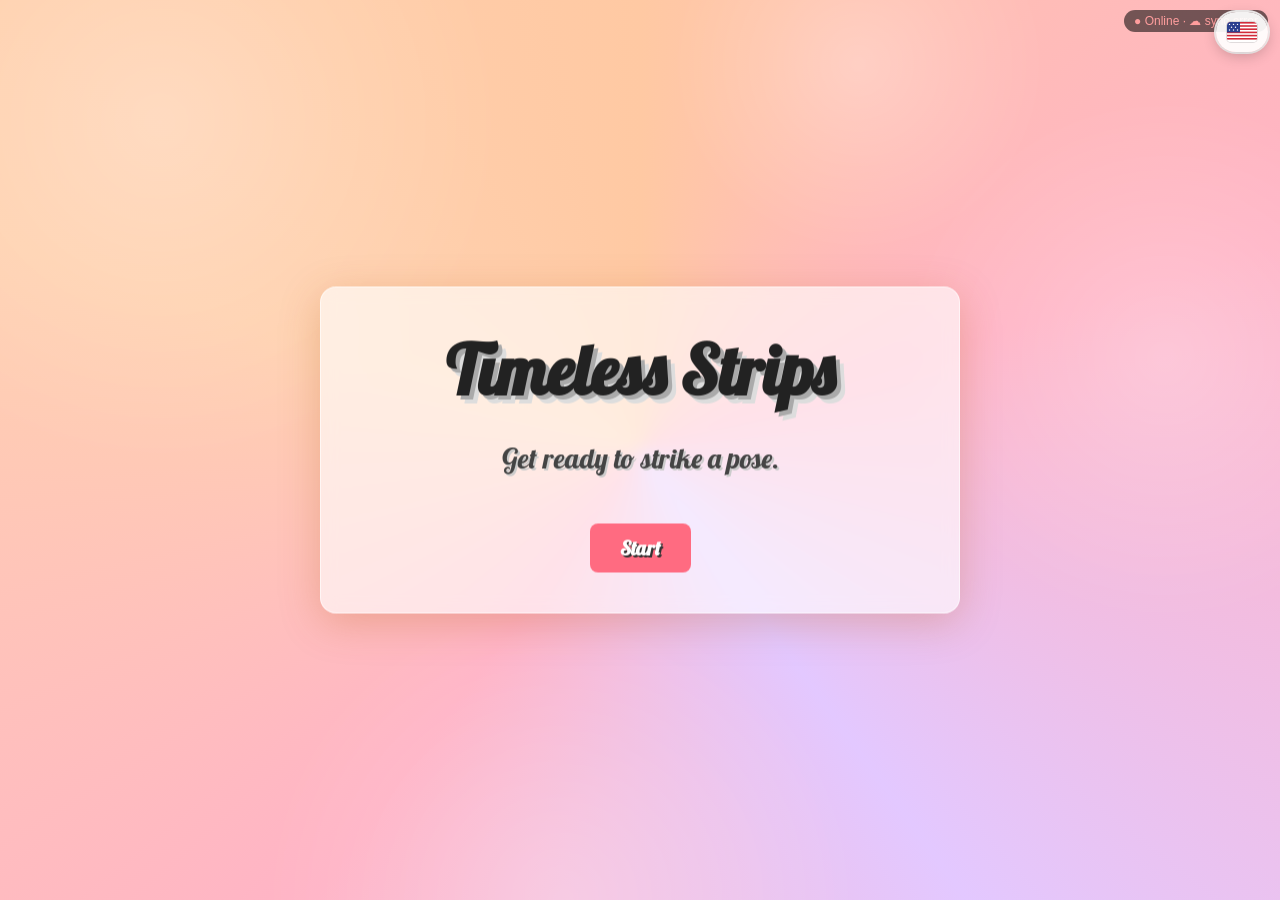
==== index.html @ 45577727 "Add admin login, real-time sync, bunny filters, new design" ====
<!DOCTYPE html>
<html lang="en">
<head>
  <meta charset="UTF-8">
  <meta name="viewport" content="width=device-width, initial-scale=1">
  <title>Timeless Strips</title>
  <link rel="icon" type="image/png" sizes="64x64" href="[data-uri]">
  <link rel="apple-touch-icon" href="[data-uri]">
  <link rel="preconnect" href="https://fonts.googleapis.com">
  <link rel="preconnect" href="https://fonts.gstatic.com" crossorigin>
  <link rel="stylesheet" href="https://fonts.googleapis.com/css2?family=Lobster&display=swap">
  <link rel="stylesheet" href="style.css">
  <link rel="stylesheet" href="ui.css">
</head>
<body>

  <!-- Animated home background -->
  <div id="bg-anim" aria-hidden="true">
    <div class="bg-flare f1"></div>
    <div class="bg-flare f2"></div>
    <div class="bg-flare f3"></div>
    <div class="bg-flare f4"></div>

    <!-- Roaming icons (delete a block to remove an icon) -->
    <div class="roam-x" style="--size:clamp(150px,24vw,280px); --x0:4vw;  --x1:calc(96vw - var(--size)); --dx:38s; --delay:-8s">
      <div class="roam-y" style="--y0:10vh; --y1:calc(96vh - var(--size)); --dy:29s; --delay:-3s">
        <img class="roam-icon hero" data-icon="selfie" alt="">
      </div>
    </div>
    <div class="roam-x" style="--size:clamp(100px,16vw,190px); --x0:calc(96vw - var(--size)); --x1:6vw; --dx:31s; --delay:-14s">
      <div class="roam-y" style="--y0:60vh; --y1:calc(94vh - var(--size)); --dy:43s; --delay:-20s">
        <img class="roam-icon" data-icon="stick" alt="">
      </div>
    </div>
    <div class="roam-x" style="--size:clamp(90px,13vw,160px); --x0:10vw; --x1:calc(90vw - var(--size)); --dx:45s; --delay:-25s">
      <div class="roam-y" style="--y0:calc(94vh - var(--size)); --y1:6vh; --dy:33s; --delay:-9s">
        <img class="roam-icon" data-icon="booth" alt="">
      </div>
    </div>
    <div class="roam-x" style="--size:clamp(70px,10vw,120px); --x0:calc(80vw - var(--size)); --x1:2vw; --dx:36s; --delay:-30s">
      <div class="roam-y" style="--y0:4vh; --y1:calc(90vh - var(--size)); --dy:41s; --delay:-15s">
        <img class="roam-icon" data-icon="strip" alt="">
      </div>
    </div>

    <!-- More roaming icons (hidden on small phones) -->
    <div class="roam-x extra" style="--size:clamp(70px,10vw,120px); --x0:calc(94vw - var(--size)); --x1:30vw; --dx:41s; --delay:-5s">
      <div class="roam-y" style="--y0:calc(90vh - var(--size)); --y1:12vh; --dy:35s; --delay:-18s">
        <img class="roam-icon" data-icon="camera" alt="">
      </div>
    </div>
    <div class="roam-x extra" style="--size:clamp(80px,12vw,150px); --x0:2vw; --x1:calc(60vw - var(--size)); --dx:47s; --delay:-22s">
      <div class="roam-y" style="--y0:35vh; --y1:calc(96vh - var(--size)); --dy:39s; --delay:-27s">
        <img class="roam-icon" data-icon="circle" alt="">
      </div>
    </div>
    <div class="roam-x extra" style="--size:clamp(90px,13vw,160px); --x0:40vw; --x1:calc(96vw - var(--size)); --dx:33s; --delay:-11s">
      <div class="roam-y" style="--y0:5vh; --y1:calc(70vh - var(--size)); --dy:46s; --delay:-7s">
        <img class="roam-icon" data-icon="boothpink" alt="">
      </div>
    </div>

    <div id="bg-sparkles"></div>
  </div>

  <!-- ============ 1. WELCOME ============ -->
  <a id="admin-link" hidden></a>

  <div id="welcome-screen">
    <h1>Timeless Strips</h1>
    <p data-i18n="welcome.tag">Get ready to strike a pose.</p>
    <button id="start-btn" data-i18n="welcome.start">Start</button>
  </div>

  <!-- Template picker (between Start and Camera) -->
  <div id="template-screen" class="hidden">
    <h1 data-i18n="tmpl.title">Choose your template</h1>
    <div id="template-list"></div>
    <button id="template-confirm" disabled data-i18n="tmpl.continue">Continue</button>
  </div>

  <!-- ============ 2. CAMERA ============ -->
  <div id="booth-screen" class="hidden">
    <h1 class="brand" data-i18n="booth.title">Timeless Strips</h1>
    <p id="template-label"></p>
    <div id="video-wrap">
      <video id="camera" autoplay playsinline muted></video>
      <canvas id="ar-canvas"></canvas>
      <div id="countdown"></div>
      <div id="flash"></div>
    </div>
    <canvas id="canvas" class="hidden"></canvas>
    <canvas id="strip-canvas" class="hidden"></canvas>

    <div id="ar-bar" aria-label="Face filters"></div>
    <p id="ar-status" class="edit-hint"></p>

    <br>
    <button id="strip-btn">🎞️ Capture Strip (4 Photos)</button>
    <button id="change-template-btn" data-i18n="btn.change">🖼️ Change Template</button>
    <button id="gallery-btn" data-i18n="btn.gallery">🗂️ Gallery</button>
  </div>

  <!-- ============ 3. EDITING ============ -->
  <div id="edit-screen" class="hidden">
    <h1 data-i18n="edit.title">Edit your strip</h1>
    <div class="edit-actions">
      <button id="edit-reset-btn" data-i18n="edit.reset">↩️ Reset</button>
      <button id="edit-autocrop-btn" data-i18n="edit.autocrop">🧠 Auto-crop faces</button>
      <button id="edit-retake-btn" data-i18n="edit.retake">🔁 Retake</button>
      <button id="edit-finalize-btn" data-i18n="edit.finalize">✅ Finalize Strip</button>
    </div>

    <div class="edit-layout">
      <div class="edit-main">
        <p class="edit-hint">Drag a photo to move it &bull; corner dots, scroll, or pinch to zoom</p>
        <div id="edit-wrap"><div id="edit-stage"></div></div>
      </div>

      <aside class="edit-panel">
        <h3>🎨 Filters</h3>
        <div id="filter-list"></div>

        <h3>✨ Stickers</h3>
        <p class="edit-hint">Tap a sticker to add it. Drag to move, use the corner dot to resize and rotate, ✕ to remove.</p>
        <div id="sticker-list"></div>
      </aside>
    </div>
  </div>

  <!-- ============ 4. RESULT ============ -->
  <div id="result-screen" class="hidden">
    <h1 data-i18n="result.title">Your Strip</h1>

    <div id="result-preview">
      <img id="final-strip" alt="Your photo strip" class="hidden">
      <p id="result-empty" class="muted hidden" data-i18n="result.empty">No strip selected yet. Take one, or pick one from the gallery below.</p>
    </div>

    <div class="result-actions">
      <button id="print-btn" data-i18n="btn.print">🖨️ Print</button>
      <button id="download-btn" data-i18n="btn.save">💾 Save</button>
      <button id="share-btn" data-i18n="btn.share">📤 Share</button>
      <button id="qr-btn" data-i18n="btn.phone">📱 Phone</button>
    </div>
    <div id="print-settings">
      <label data-i18n="print.paper">Paper
        <select id="print-layout">
          <option value="single">2×6 in strip</option>
          <option value="twoup">4×6 in — 2 strips side by side</option>
        </select>
      </label>
      <label data-i18n="print.copies">Copies
        <input id="print-copies" type="number" min="1" max="10" value="1">
      </label>
      <label class="print-check" data-i18n="print.auto"><input id="print-auto" type="checkbox"> Print automatically after each strip</label>
      <p class="edit-hint">For instant, no-dialog printing set your booth printer as the default and launch the browser with <code>--kiosk-printing</code>.</p>
    </div>

    <div class="result-actions">
      <button id="edit-again-btn" data-i18n="btn.editagain">✏️ Edit Again</button>
      <button id="new-strip-btn" data-i18n="btn.new">📸 New Strip</button>
      <button id="home-btn" data-i18n="btn.home">🏠 Home</button>
    </div>

    <h2 class="gallery-title" data-i18n="gallery.title">🖼️ Gallery of past strips</h2>
    <div id="gallery"></div>
  </div>

  <dialog id="qr-dlg" aria-labelledby="qr-title">
    <button id="qr-close" class="qr-x" type="button" aria-label="Close">✕</button>
    <h3 id="qr-title" data-i18n="qr.title">Get it on your phone</h3>
    <p class="qr-sub" data-i18n="qr.sub">Point your phone camera at the code</p>
    <div id="qr-box"></div>
    <p id="qr-msg"></p>
    <div id="qr-share" class="hidden">
      <p class="qr-share-h" data-i18n="qr.share">Or share the link</p>
      <div id="qr-social" class="social-row"></div>
      <p class="qr-note" data-i18n="qr.note">Anyone with this link can see the strip.</p>
    </div>
  </dialog>

  <div id="net-badge" class="net-online" title="Connection / cloud sync status">● Online</div>
  <div id="app-toast" role="status"></div>

  <script src="i18n.js"></script>
  <script src="fx.js"></script>
  <script src="qr.js"></script>
  <script src="share-ui.js"></script>
  <script src="cloud-config.js"></script>
  <script src="icons.js"></script>
  <script src="templates-store.js"></script>
  <script src="face-engine.js"></script>
  <script src="script.js"></script>

  
</body>
</html>
---- style.css ----
/* Import Google Font */
@import url('https://fonts.googleapis.com/css2?family=Lobster&display=swap');

body {
  text-align: center;
  background:beige;
  color:#222;
  font-family: sans-serif;
}

.hidden {
  display: none !important;
}

/* Welcome screen */
#welcome-screen {
  position: fixed;
  top: 50%;
  left: 50%;
  transform: translate(-50%, -50%);
  width: min(88vw, 640px);
  box-sizing: border-box;
  background: rgba(255, 255, 255, 0.62);
  backdrop-filter: blur(8px);
  -webkit-backdrop-filter: blur(8px);
  border: 1px solid rgba(255, 255, 255, 0.6);
  box-shadow: 0 10px 40px rgba(180, 80, 0, 0.25);
  padding: 40px 30px;
  border-radius: 16px;
  text-align: center;
}

#welcome-screen h1 {
  font-family: 'Lobster', cursive;
  font-size: clamp(42px, 10vw, 68px);
  font-weight: bold;
  color: #222;
  text-shadow: 4px 4px 0px #aaa, 8px 8px 0px #ddd;
  margin: 0 0 20px;
}

#welcome-screen p {
  font-family: 'Lobster', cursive;
  font-size: 28px;
  color: #444;
  text-shadow: 2px 2px 0px #ccc;
}

#welcome-screen button {
  padding: 12px 30px;
  font-size: 20px;
  background: #ff6b81;
  color: white;
  border: none;
  border-radius: 8px;
  cursor: pointer;
  margin-top: 20px;
  touch-action: manipulation;
  font-family: 'Lobster', cursive;
  font-weight: bold;
  text-shadow: 2px 2px 0px #333;
}

#welcome-screen button:hover {
  background: #ff4f68;
}

/* Video + countdown */
#video-wrap {
  position: relative;
  display: inline-block;
}

#camera {
  max-width: 90vw;
  max-height: 70vh;
  width: auto;
  height: auto;
  border: 4px solid white;
  border-radius: 8px;
  margin-top: 20px;
  transform: scaleX(-1); /* mirror preview like a real mirror */
}

#countdown {
  position: absolute;
  top: 0;
  left: 0;
  width: 100%;
  height: calc(100% - 20px);
  margin-top: 20px;
  display: flex;
  align-items: center;
  justify-content: center;
  font-size: 80px;
  font-weight: bold;
  color: white;
  text-shadow: 0 0 10px black;
  pointer-events: none;
}

/* Strip button */
#strip-btn {
  padding: 12px 30px;
  font-size: 18px;
  background: #555;
  color: white;
  border: none;
  border-radius: 8px;
  cursor: pointer;
  margin-top: 20px;
  touch-action: manipulation;
}

#strip-btn:hover {
  background: #777;
}

/* Result strip image */
#result img.strip {
  width: 220px;
  border-radius: 4px;
  margin-top: 20px;
  box-shadow: 0 4px 15px rgba(0,0,0,0.5);
  transition: transform 0.3s;
}

#result img.strip:hover {
  transform: scale(1.5);
}

/* Print button */
#print-btn {
  padding: 12px 30px;
  font-size: 18px;
  background: #4CAF50;
  color: white;
  border: none;
  border-radius: 8px;
  cursor: pointer;
  margin-top: 20px;
  touch-action: manipulation;
  font-family: 'Lobster', cursive;
  font-weight: bold;
  text-shadow: 2px 2px 0px #333;
}

#print-btn:hover {
  background: #45a049;
}

/* ===== Template screen ===== */
#template-screen {
  margin: 40px auto 0;
  max-width: 900px;
  background: rgba(255, 255, 255, 0.62);
  backdrop-filter: blur(8px);
  -webkit-backdrop-filter: blur(8px);
  border: 1px solid rgba(255, 255, 255, 0.6);
  box-shadow: 0 10px 40px rgba(180, 80, 0, 0.25);
  padding: 30px;
  border-radius: 16px;
}

#template-screen h1 {
  font-family: 'Lobster', cursive;
  font-size: 44px;
  text-shadow: 3px 3px 0px #ddd;
  margin-top: 0;
}

#template-list {
  display: flex;
  flex-wrap: wrap;
  gap: 20px;
  justify-content: center;
  margin: 20px 0;
}

.template-card {
  display: flex;
  flex-direction: column;
  align-items: center;
  gap: 8px;
  padding: 10px;
  background: rgba(255, 255, 255, 0.7);
  border: 4px solid transparent;
  border-radius: 10px;
  cursor: pointer;
  font-size: 16px;
  touch-action: manipulation;
  transition: transform 0.2s, border-color 0.2s;
}

.template-card:hover {
  transform: translateY(-4px);
}

.template-card.selected {
  border-color: #ff6b81;
  background: #fff0f2;
}

.template-preview {
  width: 120px;
  height: 360px;
  object-fit: contain;
  background: #eee;
  border-radius: 4px;
  box-shadow: 0 2px 8px rgba(0,0,0,0.3);
}

.template-plain {
  border: 1px solid #ccc;
}

#template-confirm {
  padding: 12px 30px;
  font-size: 20px;
  background: #ff6b81;
  color: white;
  border: none;
  border-radius: 8px;
  cursor: pointer;
  touch-action: manipulation;
  font-family: 'Lobster', cursive;
  font-weight: bold;
  text-shadow: 2px 2px 0px #333;
}

#template-confirm:hover:not(:disabled) {
  background: #ff4f68;
}

#template-confirm:disabled {
  background: #ccc;
  cursor: not-allowed;
  text-shadow: none;
}

#template-label {
  margin: 0;
  color: #555;
}

/* Change template button */
#change-template-btn {
  padding: 12px 30px;
  font-size: 18px;
  background: #3b82f6;
  color: white;
  border: none;
  border-radius: 8px;
  cursor: pointer;
  margin-top: 20px;
  touch-action: manipulation;
}

#change-template-btn:hover:not(:disabled) {
  background: #2563eb;
}

#strip-btn:disabled,
#change-template-btn:disabled {
  opacity: 0.5;
  cursor: not-allowed;
}

/* ===== Flash effect ===== */
#flash {
  position: absolute;
  top: 0;
  left: 0;
  width: 100%;
  height: calc(100% - 20px);
  margin-top: 20px;
  background: white;
  border-radius: 8px;
  opacity: 0;
  pointer-events: none;
}

#flash.flash-on {
  animation: flash 0.4s ease-out;
}

@keyframes flash {
  0%   { opacity: 0.95; }
  100% { opacity: 0; }
}

/* ===== Download button ===== */
#download-btn {
  padding: 12px 30px;
  font-size: 18px;
  background: #3b82f6;
  color: white;
  border: none;
  border-radius: 8px;
  cursor: pointer;
  margin-top: 20px;
  touch-action: manipulation;
  font-family: 'Lobster', cursive;
  font-weight: bold;
  text-shadow: 2px 2px 0px #333;
}

#download-btn:hover {
  background: #2563eb;
}

/* ===== Edit screen ===== */
#edit-screen {
  margin: 20px auto 0;
  max-width: 900px;
  background: white;
  padding: 20px;
  border-radius: 12px;
}

#edit-screen h1 {
  font-family: 'Lobster', cursive;
  font-size: 40px;
  text-shadow: 3px 3px 0px #ddd;
  margin: 0 0 6px;
}

.edit-hint {
  margin: 0 0 12px;
  color: #666;
  font-size: 14px;
}

.edit-actions {
  display: flex;
  flex-wrap: wrap;
  gap: 10px;
  justify-content: center;
  margin-bottom: 16px;
}

.edit-actions button {
  padding: 10px 22px;
  font-size: 17px;
  color: white;
  border: none;
  border-radius: 8px;
  cursor: pointer;
  touch-action: manipulation;
}

#edit-reset-btn    { background: #888; }
#edit-retake-btn   { background: #555; }
#edit-finalize-btn { background: #4CAF50; font-weight: bold; }
.edit-actions button:hover:not(:disabled) { filter: brightness(1.1); }
.edit-actions button:disabled { opacity: 0.5; cursor: not-allowed; }

#edit-wrap {
  position: relative;
  margin: 0 auto;
  overflow: hidden;
  background: #ddd;
  box-shadow: 0 4px 15px rgba(0,0,0,0.4);
}

#edit-stage {
  position: absolute;
  top: 0;
  left: 0;
  width: 600px;
  height: 1800px;
  transform-origin: 0 0;
  user-select: none;
  -webkit-user-select: none;
}

.edit-slot {
  position: absolute;
  overflow: hidden;
  z-index: 1;
  cursor: grab;
  touch-action: none;
}

.edit-slot.dragging { cursor: grabbing; }

.edit-slot img {
  position: absolute;
  max-width: none;
  pointer-events: none;
  user-select: none;
  -webkit-user-drag: none;
}

.edit-template {
  position: absolute;
  top: 0;
  left: 0;
  width: 600px;
  height: 1800px;
  z-index: 2;
  pointer-events: none;
  user-select: none;
  -webkit-user-drag: none;
}

.edit-frame {
  position: absolute;
  box-sizing: border-box;
  border: var(--bw, 3px) dashed #ff6b81;
  z-index: 3;
  pointer-events: none;
}

.edit-handle {
  position: absolute;
  box-sizing: border-box;
  width: var(--hs, 30px);
  height: var(--hs, 30px);
  background: white;
  border: var(--bw, 3px) solid #ff6b81;
  border-radius: 50%;
  box-shadow: 0 1px 4px rgba(0,0,0,0.5);
  z-index: 4;
  touch-action: none;
}

.edit-handle.nw, .edit-handle.se { cursor: nwse-resize; }
.edit-handle.ne, .edit-handle.sw { cursor: nesw-resize; }

/* Edit Again button */
#edit-again-btn {
  padding: 12px 30px;
  font-size: 18px;
  background: #f59e0b;
  color: white;
  border: none;
  border-radius: 8px;
  cursor: pointer;
  margin-top: 20px;
  touch-action: manipulation;
}

#edit-again-btn:hover {
  background: #d98a06;
}

/* ===== Animated home background ===== */
#bg-anim {
  position: fixed;
  inset: 0;
  z-index: -1;
  overflow: hidden;
  pointer-events: none;
  background: linear-gradient(135deg, #ff9a56 0%, #ffb27a 30%, #ffcfa6 62%, #ffe6d2 100%);
  background-size: 220% 220%;
  animation: bgShift 24s ease-in-out infinite alternate;
  opacity: 1;
  transition: opacity 0.6s ease, visibility 0s;
}

#bg-anim.off {
  opacity: 0;
  visibility: hidden;
  transition: opacity 0.6s ease, visibility 0s 0.6s;
}

#bg-anim.off * {
  animation-play-state: paused !important;
}

@keyframes bgShift {
  0%   { background-position: 0% 0%; }
  100% { background-position: 100% 100%; }
}

/* Soft light flares */
.bg-flare {
  position: absolute;
  border-radius: 50%;
  background: radial-gradient(circle, rgba(255,255,255,0.8) 0%, rgba(255,240,200,0.35) 38%, rgba(255,255,255,0) 68%);
  mix-blend-mode: screen;
  opacity: 0.3;
  will-change: transform, opacity;
  animation: flareDrift 22s ease-in-out infinite alternate, flarePulse 9s ease-in-out infinite;
}

.bg-flare.f1 { width: 55vmax; height: 55vmax; left: -15vmax; top: -18vmax; animation-duration: 26s, 11s; }
.bg-flare.f2 { width: 42vmax; height: 42vmax; right: -12vmax; top: 10vh;    animation-duration: 21s, 8s;  animation-delay: -6s, -3s; }
.bg-flare.f3 { width: 48vmax; height: 48vmax; left: 20vw;    bottom: -24vmax; animation-duration: 29s, 13s; animation-delay: -12s, -6s; }
.bg-flare.f4 { width: 30vmax; height: 30vmax; right: 18vw;   top: -10vmax;  animation-duration: 18s, 7s;  animation-delay: -4s, -2s; }

@keyframes flareDrift {
  0%   { transform: translate(0, 0) scale(1); }
  100% { transform: translate(6vw, 5vh) scale(1.18); }
}

@keyframes flarePulse {
  0%, 100% { opacity: 0.18; }
  50%      { opacity: 0.55; }
}

/* Roaming icons: outer wrapper drifts on X, inner on Y (different speeds = organic path) */
.roam-x, .roam-y {
  position: absolute;
  top: 0;
  left: 0;
  will-change: transform;
}

.roam-x {
  animation: roamX var(--dx, 36s) ease-in-out infinite alternate;
  animation-delay: var(--delay, 0s);
}

.roam-y {
  animation: roamY var(--dy, 30s) ease-in-out infinite alternate;
  animation-delay: var(--delay, 0s);
}

@keyframes roamX {
  from { transform: translateX(var(--x0)); }
  to   { transform: translateX(var(--x1)); }
}

@keyframes roamY {
  from { transform: translateY(var(--y0)); }
  to   { transform: translateY(var(--y1)); }
}

.roam-icon {
  display: block;
  width: var(--size, 140px);
  height: auto;
  filter: drop-shadow(0 12px 20px rgba(150, 60, 0, 0.28));
  animation: bob 6s ease-in-out infinite alternate;
  user-select: none;
  -webkit-user-drag: none;
}

.roam-icon.hero {
  animation-duration: 7s;
}

@keyframes bob {
  0%   { transform: rotate(-5deg) scale(1); }
  100% { transform: rotate(5deg)  scale(1.05); }
}

/* Sparkles (generated by script.js) */
#bg-sparkles {
  position: absolute;
  inset: 0;
}

.sparkle {
  position: absolute;
  background: url("data:image/svg+xml,%3Csvg xmlns='http://www.w3.org/2000/svg' viewBox='0 0 100 100'%3E%3Cpath fill='white' d='M50 0C54 36 64 46 100 50C64 54 54 64 50 100C46 64 36 54 0 50C36 46 46 36 50 0Z'/%3E%3C/svg%3E") center / contain no-repeat;
  filter: drop-shadow(0 0 6px rgba(255, 255, 255, 0.95));
  opacity: 0;
  will-change: transform, opacity;
  animation: twinkle 4s ease-in-out infinite;
}

.sparkle.gold {
  background-image: url("data:image/svg+xml,%3Csvg xmlns='http://www.w3.org/2000/svg' viewBox='0 0 100 100'%3E%3Cpath fill='%23fff1a8' d='M50 0C54 36 64 46 100 50C64 54 54 64 50 100C46 64 36 54 0 50C36 46 46 36 50 0Z'/%3E%3C/svg%3E");
  filter: drop-shadow(0 0 6px rgba(255, 220, 120, 0.95));
}

@keyframes twinkle {
  0%   { opacity: 0;   transform: scale(0)   rotate(0deg); }
  50%  { opacity: 0.95; transform: scale(1)   rotate(90deg); }
  100% { opacity: 0;   transform: scale(0)   rotate(180deg); }
}

/* Respect "reduce motion" settings */
@media (prefers-reduced-motion: reduce) {
  #bg-anim,
  .bg-flare,
  .roam-x,
  .roam-y,
  .roam-icon {
    animation: none !important;
  }
  .roam-x { transform: translateX(var(--x0)); }
  .roam-y { transform: translateY(var(--y0)); }
  .sparkle { animation: none !important; opacity: 0.6; transform: scale(0.8); }
}

/* Hide the extra icons on small phones to keep the home screen clean */
@media (max-width: 600px) {
  .roam-x.extra { display: none; }
}

.template-error {
  color: #b00020;
  max-width: 420px;
  line-height: 1.5;
}

/* =====================================================
   WELCOME: Admin button (top-right)
   ===================================================== */
#admin-link {
  position: fixed;
  top: 14px;
  right: 14px;
  z-index: 5;
  padding: 8px 16px;
  border-radius: 999px;
  background: rgba(255, 255, 255, 0.7);
  -webkit-backdrop-filter: blur(6px);
  backdrop-filter: blur(6px);
  color: #7a3a00;
  text-decoration: none;
  font-size: 15px;
  box-shadow: 0 2px 10px rgba(150, 60, 0, 0.2);
}
#admin-link:hover { background: #fff; }

/* Camera screen: gallery button */
#gallery-btn {
  padding: 12px 30px;
  font-size: 18px;
  background: #8b5cf6;
  color: white;
  border: none;
  border-radius: 8px;
  cursor: pointer;
  margin-top: 20px;
  touch-action: manipulation;
}
#gallery-btn:hover:not(:disabled) { background: #7c3aed; }
#gallery-btn:disabled { opacity: 0.5; cursor: not-allowed; }

/* =====================================================
   EDITING SCREEN: filters + stickers
   ===================================================== */
#edit-screen { max-width: 1000px; }

.edit-layout {
  display: flex;
  gap: 24px;
  justify-content: center;
  align-items: flex-start;
  flex-wrap: wrap;
}

.edit-panel {
  flex: 0 1 300px;
  min-width: 250px;
  background: #fafafa;
  border-radius: 12px;
  padding: 14px;
  text-align: left;
}
.edit-panel h3 { margin: 6px 0 8px; font-size: 16px; }
.edit-panel .edit-hint { margin: 0 0 8px; }

#filter-list {
  display: grid;
  grid-template-columns: repeat(4, 1fr);
  gap: 8px;
  margin-bottom: 14px;
}
.chip {
  display: flex;
  flex-direction: column;
  align-items: center;
  gap: 4px;
  padding: 5px 3px;
  border: 3px solid transparent;
  border-radius: 8px;
  background: #fff;
  cursor: pointer;
  font-size: 11px;
  touch-action: manipulation;
}
.chip img {
  width: 100%;
  aspect-ratio: 1;
  object-fit: cover;
  border-radius: 6px;
  background: #ddd;
}
.chip.active { border-color: #ff6b81; }

#sticker-list {
  display: grid;
  grid-template-columns: repeat(5, 1fr);
  gap: 6px;
  max-height: 280px;
  overflow-y: auto;
}
.stk-btn {
  aspect-ratio: 1;
  font-size: 26px;
  line-height: 1;
  background: #fff;
  border: 1px solid #ddd;
  border-radius: 8px;
  cursor: pointer;
  padding: 3px;
  display: flex;
  align-items: center;
  justify-content: center;
  touch-action: manipulation;
}
.stk-btn:hover { background: #fff0f2; }
.stk-btn img { width: 100%; height: 100%; object-fit: contain; }

/* stickers on the strip */
.edit-sticker {
  position: absolute;
  max-width: none;
  object-fit: contain;
  z-index: 5;
  cursor: move;
  touch-action: none;
  user-select: none;
  -webkit-user-drag: none;
  transform-origin: center;
}
.stk-ctl {
  position: absolute;
  box-sizing: border-box;
  border: var(--bw, 3px) dashed #ff6b81;
  z-index: 6;
  pointer-events: none;
  transform-origin: center;
}
.stk-del,
.stk-handle {
  position: absolute;
  box-sizing: border-box;
  width: var(--hs, 30px);
  height: var(--hs, 30px);
  border-radius: 50%;
  pointer-events: auto;
  touch-action: none;
  box-shadow: 0 1px 4px rgba(0, 0, 0, 0.5);
}
.stk-del {
  left: 0;
  top: 0;
  transform: translate(-50%, -50%);
  background: #ff3b6b;
  color: #fff;
  font-size: calc(var(--hs, 30px) * 0.55);
  display: flex;
  align-items: center;
  justify-content: center;
  cursor: pointer;
}
.stk-handle {
  right: 0;
  bottom: 0;
  transform: translate(50%, 50%);
  background: #fff;
  border: var(--bw, 3px) solid #ff6b81;
  cursor: nwse-resize;
}
/* while a sticker is selected, hide the photo frame handles */
.sticker-mode .edit-frame,
.sticker-mode .edit-handle { display: none; }

/* =====================================================
   RESULT SCREEN + GALLERY
   ===================================================== */
#result-screen {
  margin: 20px auto;
  max-width: 900px;
  background: white;
  padding: 20px;
  border-radius: 12px;
}
#result-screen h1 {
  font-family: 'Lobster', cursive;
  font-size: 40px;
  text-shadow: 3px 3px 0px #ddd;
  margin: 0 0 10px;
}
#result-preview { min-height: 80px; }
#final-strip {
  width: min(260px, 70vw);
  border-radius: 4px;
  box-shadow: 0 4px 15px rgba(0, 0, 0, 0.5);
}
.muted { color: #777; }

.result-actions {
  display: flex;
  flex-wrap: wrap;
  gap: 10px;
  justify-content: center;
  margin: 14px 0;
}
#result-screen .result-actions button {
  margin-top: 0;
  padding: 12px 22px;
  font-size: 17px;
  font-family: inherit;
  font-weight: normal;
  text-shadow: none;
  color: #fff;
  border: none;
  border-radius: 8px;
  cursor: pointer;
  touch-action: manipulation;
}
#share-btn { background: #8b5cf6; }
#share-btn:hover:not(:disabled) { background: #7c3aed; }
#new-strip-btn { background: #ff6b81; }
#new-strip-btn:hover { background: #ff4f68; }
#home-btn { background: #777; }
#home-btn:hover { background: #666; }
#result-screen .result-actions button:disabled { opacity: 0.4; cursor: not-allowed; }

.gallery-title { margin: 26px 0 12px; font-size: 20px; }
#gallery {
  display: grid;
  grid-template-columns: repeat(auto-fill, minmax(130px, 1fr));
  gap: 12px;
}
.g-card {
  background: #f7f7f7;
  border-radius: 10px;
  padding: 8px;
  display: flex;
  flex-direction: column;
  align-items: center;
  gap: 6px;
}
.g-card img {
  height: 200px;
  max-width: 100%;
  object-fit: contain;
  cursor: pointer;
  border-radius: 4px;
  box-shadow: 0 2px 8px rgba(0, 0, 0, 0.3);
}
.g-meta { font-size: 11px; color: #666; line-height: 1.3; }
.g-del {
  border: none;
  background: #fde5e5;
  color: #a11;
  border-radius: 6px;
  padding: 4px 10px;
  cursor: pointer;
  font-size: 12px;
}

/* Small message popup */
#app-toast {
  position: fixed;
  left: 50%;
  bottom: 24px;
  transform: translate(-50%, 20px);
  background: #2b2118;
  color: #fff;
  padding: 10px 18px;
  border-radius: 999px;
  font-size: 14px;
  opacity: 0;
  pointer-events: none;
  transition: opacity 0.25s, transform 0.25s;
  max-width: 90vw;
  z-index: 1000;
}
#app-toast.show { opacity: 1; transform: translate(-50%, 0); }

/* ===== AR face filters ===== */
#ar-canvas {
  position: absolute;
  left: 4px;
  top: 24px;
  width: calc(100% - 8px);
  height: calc(100% - 28px);
  transform: scaleX(-1);          /* mirrored like the video */
  pointer-events: none;
}
#ar-bar {
  display: flex; flex-wrap: wrap; justify-content: center; gap: 6px;
  margin: 12px auto 0; max-width: 90vw;
}
.ar-chip {
  display: flex; flex-direction: column; align-items: center; gap: 2px;
  min-width: 64px; padding: 6px 8px; font-size: 11px;
  background: rgba(255,255,255,.12); color: #fff;
  border: 2px solid transparent; border-radius: 10px; cursor: pointer;
}
.ar-chip .ar-ico { font-size: 24px; line-height: 1; }
.ar-chip.active { border-color: #fff; background: rgba(255,255,255,.28); }
#ar-status { min-height: 1.2em; margin: 6px 0 0; }


/* ===== Online / offline / cloud badge ===== */
#net-badge {
  position: fixed; top: 10px; right: 12px; z-index: 50;
  padding: 4px 10px; font-size: 12px; border-radius: 999px;
  background: rgba(0,0,0,.55); color: #fff; pointer-events: none;
}
#net-badge.net-online  { color: #8dffb0; }
#net-badge.net-offline { color: #ffd37a; }
#net-badge.net-error   { color: #ff9d9d; }


/* ===== Print settings ===== */
#print-settings {
  display: flex; flex-wrap: wrap; align-items: center; justify-content: center; gap: 10px 18px;
  margin: 8px auto 14px; max-width: 560px; font-size: 14px;
}
#print-settings label { display: flex; align-items: center; gap: 6px; }
#print-settings select, #print-settings input[type=number] {
  padding: 5px 8px; border-radius: 6px; border: 1px solid #ccc; font: inherit;
}
#print-settings input[type=number] { width: 60px; }
#print-settings .edit-hint { flex-basis: 100%; margin: 0; text-align: center; }

/* =====================================================
   Visibility + motion upgrade: filter chips and camera buttons
   ===================================================== */

/* ---- Filter bar: bright cards with dark text, easy to read on any background ---- */
#ar-bar {
  gap: 10px;
  margin: 16px auto 4px;
  padding: 12px 14px;
  max-width: min(94vw, 760px);
  background: rgba(255, 255, 255, .55);
  border-radius: 20px;
  box-shadow: 0 6px 20px rgba(0, 0, 0, .12);
  backdrop-filter: blur(6px);
  -webkit-backdrop-filter: blur(6px);
}
.ar-chip {
  min-width: 74px;
  padding: 8px 10px 7px;
  gap: 4px;
  font-size: 12.5px;
  font-weight: 700;
  font-family: inherit;
  color: #3a2a1a;
  background: #fff;
  border: 3px solid transparent;
  border-radius: 14px;
  box-shadow: 0 3px 8px rgba(0, 0, 0, .15);
  transition: transform .18s cubic-bezier(.3, 1.6, .5, 1), box-shadow .18s, background .18s, border-color .18s, color .18s;
  animation: chipIn .45s cubic-bezier(.3, 1.5, .5, 1) backwards;
  touch-action: manipulation;
  -webkit-tap-highlight-color: transparent;
}
.ar-chip:nth-child(1)  { animation-delay: .00s; } .ar-chip:nth-child(2)  { animation-delay: .04s; }
.ar-chip:nth-child(3)  { animation-delay: .08s; } .ar-chip:nth-child(4)  { animation-delay: .12s; }
.ar-chip:nth-child(5)  { animation-delay: .16s; } .ar-chip:nth-child(6)  { animation-delay: .20s; }
.ar-chip:nth-child(7)  { animation-delay: .24s; } .ar-chip:nth-child(8)  { animation-delay: .28s; }
.ar-chip:nth-child(9)  { animation-delay: .32s; } .ar-chip:nth-child(10) { animation-delay: .36s; }
.ar-chip:nth-child(11) { animation-delay: .40s; } .ar-chip:nth-child(12) { animation-delay: .44s; }
.ar-chip .ar-ico { font-size: 32px; transition: transform .25s cubic-bezier(.3, 1.8, .5, 1); }
.ar-chip:hover { transform: translateY(-4px) scale(1.06); box-shadow: 0 8px 16px rgba(0, 0, 0, .22); }
.ar-chip:hover .ar-ico { transform: scale(1.18) rotate(-8deg); }
.ar-chip:active { transform: scale(.94); }
.ar-chip.active {
  color: #fff;
  background: linear-gradient(135deg, #ff6b81, #ff9a56);
  border-color: #fff;
  box-shadow: 0 0 0 3px #ff6b81, 0 8px 18px rgba(255, 107, 129, .55);
  transform: translateY(-3px) scale(1.08);
  animation: chipPop .4s cubic-bezier(.3, 1.8, .5, 1);
}
#ar-status { color: #5a4636; font-weight: 600; }

@keyframes chipIn  { from { opacity: 0; transform: translateY(14px) scale(.8); } }
@keyframes chipPop { 0% { transform: scale(.9); } 60% { transform: translateY(-5px) scale(1.16); } 100% { transform: translateY(-3px) scale(1.08); } }

/* ---- Camera buttons: gradients, lift on hover, press on click, shine sweep ---- */
#strip-btn, #change-template-btn, #gallery-btn {
  position: relative;
  overflow: hidden;
  padding: 13px 28px;
  font-size: 18px;
  font-weight: 700;
  border-radius: 14px;
  color: #fff;
  box-shadow: 0 5px 0 rgba(0, 0, 0, .28), 0 10px 20px rgba(0, 0, 0, .18);
  transition: transform .15s cubic-bezier(.3, 1.6, .5, 1), box-shadow .15s, filter .15s;
  -webkit-tap-highlight-color: transparent;
}
#strip-btn          { background: linear-gradient(135deg, #ff6b81, #ff4f68); }
#change-template-btn { background: linear-gradient(135deg, #3b82f6, #2563eb); }
#gallery-btn        { background: linear-gradient(135deg, #8b5cf6, #7c3aed); }
#strip-btn:hover:not(:disabled), #change-template-btn:hover:not(:disabled), #gallery-btn:hover:not(:disabled) {
  transform: translateY(-4px) scale(1.04);
  box-shadow: 0 9px 0 rgba(0, 0, 0, .25), 0 16px 26px rgba(0, 0, 0, .22);
  filter: brightness(1.08);
}
#strip-btn:active:not(:disabled), #change-template-btn:active:not(:disabled), #gallery-btn:active:not(:disabled) {
  transform: translateY(3px) scale(.97);
  box-shadow: 0 1px 0 rgba(0, 0, 0, .3), 0 3px 8px rgba(0, 0, 0, .2);
}
#strip-btn::after, #change-template-btn::after, #gallery-btn::after {
  content: '';
  position: absolute; top: 0; left: -80%;
  width: 50%; height: 100%;
  background: linear-gradient(100deg, transparent, rgba(255, 255, 255, .45), transparent);
  transform: skewX(-20deg);
  pointer-events: none;
}
#strip-btn:hover:not(:disabled)::after, #change-template-btn:hover:not(:disabled)::after, #gallery-btn:hover:not(:disabled)::after {
  animation: shine .7s ease;
}
@keyframes shine { to { left: 130%; } }

/* The main capture button gently pulses so it draws the eye */
#strip-btn:not(:disabled) { animation: capPulse 2.2s ease-in-out infinite; }
@keyframes capPulse {
  0%, 100% { box-shadow: 0 5px 0 rgba(0, 0, 0, .28), 0 10px 20px rgba(0, 0, 0, .18), 0 0 0 0 rgba(255, 107, 129, .6); }
  50%      { box-shadow: 0 5px 0 rgba(0, 0, 0, .28), 0 10px 20px rgba(0, 0, 0, .18), 0 0 0 12px rgba(255, 107, 129, 0); }
}

#strip-btn:disabled, #change-template-btn:disabled, #gallery-btn:disabled {
  filter: grayscale(.5); opacity: .55; box-shadow: 0 3px 0 rgba(0, 0, 0, .2);
}

@media (prefers-reduced-motion: reduce) {
  .ar-chip, .ar-chip.active, #strip-btn { animation: none !important; }
  .ar-chip, .ar-chip .ar-ico, #strip-btn, #change-template-btn, #gallery-btn { transition: none; }
}

/* =====================================================
   AESTHETIC RESULT SCREEN + GALLERY (pastel, polaroid, soft motion)
   ===================================================== */
:root {
  --rs-ink: #4a3b34;
  --rs-pink: #ff8fab;
  --rs-peach: #ffc9a8;
  --rs-lilac: #c8b6ff;
  --rs-mint: #b8f2e6;
}

#result-screen {
  position: relative;
  max-width: 880px;
  margin: 24px auto 40px;
  padding: 28px 22px 34px;
  background:
    radial-gradient(circle at 12% 8%, rgba(255, 201, 168, .55), transparent 40%),
    radial-gradient(circle at 90% 12%, rgba(200, 182, 255, .45), transparent 42%),
    radial-gradient(circle at 80% 95%, rgba(184, 242, 230, .5), transparent 40%),
    #fffaf6;
  border: 2px dashed rgba(255, 143, 171, .55);
  border-radius: 32px;
  box-shadow: 0 18px 50px rgba(120, 70, 50, .16);
  color: var(--rs-ink);
  animation: rsIn .6s cubic-bezier(.2, 1.2, .4, 1) both;
}
@keyframes rsIn { from { opacity: 0; transform: translateY(22px) scale(.97); } }

#result-screen h1 {
  display: inline-block;
  margin: 0 0 14px;
  font-size: 46px;
  text-shadow: none;
  background: linear-gradient(90deg, #ff6b81, #ff9a56, #c084fc);
  -webkit-background-clip: text; background-clip: text;
  -webkit-text-fill-color: transparent; color: transparent;
}
#result-screen h1::before, #result-screen h1::after {
  content: '✦'; display: inline-block; margin: 0 10px; font-size: 22px;
  -webkit-text-fill-color: #ffb3c6; color: #ffb3c6;
  animation: twinkleStar 2.4s ease-in-out infinite;
}
#result-screen h1::after { animation-delay: 1.2s; }
@keyframes twinkleStar { 0%, 100% { opacity: .35; transform: scale(.8) rotate(0); } 50% { opacity: 1; transform: scale(1.3) rotate(25deg); } }

/* ---- the strip: polaroid frame, washi tape, gentle float ---- */
#result-preview {
  position: relative;
  display: inline-block;
  min-height: 80px;
  margin: 8px 0 4px;
  padding-top: 14px;
}
#result-preview::before {            /* washi tape */
  content: '';
  position: absolute; top: 0; left: 50%;
  width: 96px; height: 28px;
  transform: translateX(-50%) rotate(-3deg);
  background: repeating-linear-gradient(45deg, rgba(255, 179, 198, .85) 0 8px, rgba(255, 224, 232, .85) 8px 16px);
  box-shadow: 0 2px 6px rgba(0, 0, 0, .15);
  z-index: 2; opacity: .95;
}
#final-strip {
  box-sizing: content-box;
  width: min(260px, 66vw);
  padding: 10px 10px 30px;
  background: #fff;
  border-radius: 6px;
  box-shadow: 0 14px 34px rgba(90, 50, 30, .28), 0 2px 6px rgba(0, 0, 0, .12);
  transform: rotate(-1.5deg);
  animation: floaty 5s ease-in-out infinite;
  transition: transform .4s cubic-bezier(.3, 1.5, .5, 1);
}
#final-strip:hover { transform: rotate(0) scale(1.04); animation-play-state: paused; }
@keyframes floaty { 0%, 100% { transform: rotate(-1.5deg) translateY(0); } 50% { transform: rotate(-1deg) translateY(-8px); } }

/* ---- action buttons: pastel gradient pills ---- */
.result-actions { gap: 12px; margin: 18px 0 10px; }
#result-screen .result-actions button {
  position: relative; overflow: hidden;
  padding: 13px 26px;
  font-size: 17px; font-weight: 700; letter-spacing: .2px;
  font-family: inherit; text-shadow: none;
  color: #fff; border: none; border-radius: 999px;
  box-shadow: 0 5px 0 rgba(0, 0, 0, .16), 0 10px 20px rgba(0, 0, 0, .12);
  transition: transform .15s cubic-bezier(.3, 1.6, .5, 1), box-shadow .15s, filter .15s;
  -webkit-tap-highlight-color: transparent;
}
#print-btn      { background: linear-gradient(135deg, #34d399, #10b981); }
#download-btn   { background: linear-gradient(135deg, #60a5fa, #3b82f6); }
#share-btn      { background: linear-gradient(135deg, #c084fc, #8b5cf6); }
#edit-again-btn { background: linear-gradient(135deg, #fbbf24, #f59e0b); }
#new-strip-btn  { background: linear-gradient(135deg, #ff8fab, #ff5d7a); }
#home-btn       { background: linear-gradient(135deg, #9ca3af, #6b7280); }
#result-screen .result-actions button:hover:not(:disabled) {
  transform: translateY(-4px) scale(1.05);
  box-shadow: 0 9px 0 rgba(0, 0, 0, .14), 0 16px 26px rgba(0, 0, 0, .16);
  filter: brightness(1.07);
}
#result-screen .result-actions button:active:not(:disabled) {
  transform: translateY(3px) scale(.97);
  box-shadow: 0 1px 0 rgba(0, 0, 0, .2), 0 3px 8px rgba(0, 0, 0, .14);
}
#result-screen .result-actions button::after {
  content: ''; position: absolute; top: 0; left: -80%; width: 50%; height: 100%;
  background: linear-gradient(100deg, transparent, rgba(255, 255, 255, .5), transparent);
  transform: skewX(-20deg); pointer-events: none;
}
#result-screen .result-actions button:hover:not(:disabled)::after { animation: shine .7s ease; }
#result-screen .result-actions button:disabled { opacity: .45; filter: grayscale(.4); }

/* ---- print settings: soft glass panel ---- */
#print-settings {
  max-width: 540px; margin: 14px auto 18px; padding: 14px 20px;
  gap: 10px 20px; font-size: 14px; font-weight: 600; color: var(--rs-ink);
  background: rgba(255, 255, 255, .7);
  border: 1.5px solid rgba(255, 143, 171, .35);
  border-radius: 20px;
  box-shadow: 0 6px 18px rgba(120, 70, 50, .08);
}
#print-settings select, #print-settings input[type=number] {
  padding: 7px 12px; border: 1.5px solid #f3cfd9; border-radius: 999px;
  background: #fff; color: var(--rs-ink); font: inherit; font-weight: 500;
  transition: border-color .2s, box-shadow .2s;
}
#print-settings select:focus, #print-settings input[type=number]:focus {
  outline: none; border-color: var(--rs-pink); box-shadow: 0 0 0 4px rgba(255, 143, 171, .25);
}
#print-settings input[type=checkbox] { width: 18px; height: 18px; accent-color: #ff6b81; cursor: pointer; }
#print-settings .print-check { cursor: pointer; }
#print-settings .edit-hint { font-size: 12px; font-weight: 400; font-style: italic; color: #8a7468; line-height: 1.5; }
#print-settings code { background: #ffe9ef; color: #c2415f; padding: 1px 6px; border-radius: 6px; font-style: normal; }

/* ---- gallery: polaroids pinned with tape ---- */
.gallery-title {
  display: flex; align-items: center; gap: 14px; justify-content: center;
  margin: 34px 0 20px; font-family: 'Lobster', cursive; font-size: 30px; font-weight: 400; color: var(--rs-ink);
}
.gallery-title::before, .gallery-title::after {
  content: ''; flex: 1; max-width: 120px; height: 2px;
  background: repeating-linear-gradient(90deg, #ffb3c6 0 6px, transparent 6px 12px);
}
#gallery { grid-template-columns: repeat(auto-fill, minmax(150px, 1fr)); gap: 22px 16px; padding: 4px 6px; }
.g-card {
  position: relative;
  padding: 16px 10px 12px;
  background: #fff;
  border-radius: 8px;
  box-shadow: 0 8px 20px rgba(90, 50, 30, .16);
  transform: rotate(var(--tilt, -2deg));
  transition: transform .3s cubic-bezier(.3, 1.5, .5, 1), box-shadow .3s;
  animation: cardIn .5s cubic-bezier(.3, 1.4, .5, 1) backwards;
}
.g-card:nth-child(odd)  { --tilt: -2.2deg; }
.g-card:nth-child(even) { --tilt: 2deg; }
.g-card:nth-child(3n)   { --tilt: -.8deg; }
.g-card:nth-child(1) { animation-delay: .05s; } .g-card:nth-child(2) { animation-delay: .12s; }
.g-card:nth-child(3) { animation-delay: .19s; } .g-card:nth-child(4) { animation-delay: .26s; }
.g-card:nth-child(5) { animation-delay: .33s; } .g-card:nth-child(6) { animation-delay: .40s; }
@keyframes cardIn { from { opacity: 0; transform: translateY(24px) rotate(0) scale(.9); } }
.g-card::before {                    /* tape */
  content: ''; position: absolute; top: -9px; left: 50%;
  width: 54px; height: 18px; transform: translateX(-50%) rotate(-4deg);
  background: repeating-linear-gradient(45deg, rgba(200, 182, 255, .85) 0 6px, rgba(232, 222, 255, .85) 6px 12px);
  box-shadow: 0 1px 4px rgba(0, 0, 0, .15);
}
.g-card:nth-child(even)::before { background: repeating-linear-gradient(45deg, rgba(184, 242, 230, .9) 0 6px, rgba(226, 250, 245, .9) 6px 12px); transform: translateX(-50%) rotate(4deg); }
.g-card:hover { transform: rotate(0) translateY(-8px) scale(1.05); box-shadow: 0 18px 34px rgba(90, 50, 30, .26); z-index: 2; }
.g-card img { border-radius: 3px; box-shadow: 0 3px 10px rgba(0, 0, 0, .22); transition: transform .25s; }
.g-card img:hover { transform: scale(1.03); }
.g-meta { font-size: 11px; color: #8a7468; }
.g-del {
  padding: 5px 14px; border-radius: 999px; font-weight: 600;
  background: #ffe9ef; color: #c2415f;
  transition: transform .15s cubic-bezier(.3, 1.6, .5, 1), background .15s, color .15s;
}
.g-del:hover { background: #ff5d7a; color: #fff; transform: scale(1.08); }
.g-del:active { transform: scale(.94); }

@media (max-width: 520px) {
  #result-screen { padding: 22px 12px 28px; border-radius: 24px; }
  #result-screen h1 { font-size: 38px; }
  #result-screen .result-actions button { padding: 12px 20px; font-size: 16px; }
}
@media (prefers-reduced-motion: reduce) {
  #result-screen, #final-strip, .g-card, #result-screen h1::before, #result-screen h1::after { animation: none !important; }
  #result-screen .result-actions button, .g-card, #final-strip { transition: none; }
}

/* =====================================================
   LIVELY CAMERA + EDIT SCREENS (pastel, glow, soft motion)
   ===================================================== */
body:has(#booth-screen:not(.hidden)), body:has(#edit-screen:not(.hidden)) {
  background:
    radial-gradient(circle at 8% 10%, rgba(255, 201, 168, .65), transparent 38%),
    radial-gradient(circle at 92% 14%, rgba(200, 182, 255, .55), transparent 40%),
    radial-gradient(circle at 80% 92%, rgba(184, 242, 230, .6), transparent 40%),
    radial-gradient(circle at 12% 88%, rgba(255, 179, 198, .5), transparent 38%),
    #fff7ee;
  background-attachment: fixed;
}

/* ---------- Camera screen ---------- */
#booth-screen h1 {
  display: block; width: fit-content; margin: 18px auto 6px;
  background: linear-gradient(90deg, #ff6b81, #ff9a56, #c084fc);
  -webkit-background-clip: text; background-clip: text; -webkit-text-fill-color: transparent; color: transparent;
  animation: lifeUp .6s cubic-bezier(.3, 1.4, .5, 1) both;
}
#booth-screen h1::before, #booth-screen h1::after {
  content: '✦'; margin: 0 10px; font-size: .5em; -webkit-text-fill-color: #ffb3c6; color: #ffb3c6;
  display: inline-block; animation: twinkleStar 2.4s ease-in-out infinite;
}
#booth-screen h1::after { animation-delay: 1.2s; }
#template-label {
  display: block; width: fit-content; margin: 0 auto 4px; padding: 5px 16px; font-size: 14px; font-weight: 600; color: #7a4b5c;
  background: rgba(255, 255, 255, .8); border: 1.5px dashed #ffb3c6; border-radius: 999px;
  animation: lifeUp .6s .08s cubic-bezier(.3, 1.4, .5, 1) both;
}
#video-wrap { animation: lifeUp .7s .14s cubic-bezier(.3, 1.4, .5, 1) both; }
#camera {
  border: 4px solid #fff; border-radius: 26px; margin-top: 20px;
  box-shadow: 0 0 0 3px #fff, 0 0 0 7px rgba(255, 143, 171, .55), 0 18px 44px rgba(120, 60, 60, .3);
  animation: camGlow 3.2s ease-in-out infinite;
}
@keyframes camGlow {
  0%, 100% { box-shadow: 0 0 0 3px #fff, 0 0 0 7px rgba(255, 143, 171, .55), 0 18px 44px rgba(120, 60, 60, .3); }
  50%      { box-shadow: 0 0 0 3px #fff, 0 0 0 12px rgba(200, 182, 255, .5), 0 22px 54px rgba(160, 80, 120, .38); }
}
#video-wrap::before {                         /* pulsing LIVE badge */
  content: '● LIVE'; position: absolute; top: 28px; left: 16px; z-index: 5;
  padding: 4px 12px; font-size: 12px; font-weight: 800; letter-spacing: 1px; color: #fff;
  background: rgba(230, 40, 70, .88); border-radius: 999px; box-shadow: 0 3px 10px rgba(0, 0, 0, .25);
  animation: livePulseB 1.6s ease-in-out infinite; pointer-events: none;
}
@keyframes livePulseB { 50% { opacity: .55; transform: scale(.94); } }
#ar-bar { animation: lifeUp .7s .22s cubic-bezier(.3, 1.4, .5, 1) both; }
@keyframes lifeUp { from { opacity: 0; transform: translateY(22px) scale(.96); } }
/* entrance once, then (capture only) a steady pulse - two separate animations so they never loop together */
#booth-screen #strip-btn:not(:disabled) { animation: lifeUp .6s .3s cubic-bezier(.3, 1.4, .5, 1) backwards, capPulse 2.2s 1s ease-in-out infinite; }
#booth-screen #strip-btn:disabled { animation: none; }
#booth-screen #change-template-btn { animation: lifeUp .6s .38s cubic-bezier(.3, 1.4, .5, 1) backwards; }
#booth-screen #gallery-btn { animation: lifeUp .6s .46s cubic-bezier(.3, 1.4, .5, 1) backwards; }

/* countdown + flash while taking the strip */
#countdown { font-family: 'Lobster', cursive; font-size: clamp(48px, 13vw, 110px); color: #fff; text-align: center;
  text-shadow: 0 0 18px #ff6b81, 0 0 36px #c084fc, 0 4px 12px rgba(0, 0, 0, .45); }
#countdown.tick { animation: countPop .85s cubic-bezier(.2, 1.5, .4, 1); }
@keyframes countPop { 0% { transform: scale(.2) rotate(-12deg); opacity: 0; } 35% { transform: scale(1.3) rotate(4deg); opacity: 1; } 100% { transform: scale(1) rotate(0); opacity: 1; } }
#flash { border-radius: 22px; }

/* ---------- Edit screen ---------- */
#edit-screen {
  position: relative; max-width: 1020px; margin: 22px auto 40px; padding: 26px 20px 30px;
  background:
    radial-gradient(circle at 10% 5%, rgba(255, 201, 168, .5), transparent 40%),
    radial-gradient(circle at 95% 10%, rgba(200, 182, 255, .45), transparent 42%), #fffaf6;
  border: 2px dashed rgba(255, 143, 171, .55); border-radius: 32px;
  box-shadow: 0 18px 50px rgba(120, 70, 50, .16);
  animation: rsIn .6s cubic-bezier(.2, 1.2, .4, 1) both;
}
#edit-screen h1 {
  display: inline-block; margin: 0 0 14px;
  background: linear-gradient(90deg, #ff6b81, #ff9a56, #c084fc);
  -webkit-background-clip: text; background-clip: text; -webkit-text-fill-color: transparent; color: transparent; text-shadow: none;
}
.edit-actions { gap: 10px; }
.edit-actions button {
  position: relative; overflow: hidden; padding: 11px 22px; font-weight: 700; color: #fff; border: 0; border-radius: 999px;
  box-shadow: 0 5px 0 rgba(0, 0, 0, .15), 0 10px 18px rgba(0, 0, 0, .1);
  transition: transform .15s cubic-bezier(.3, 1.6, .5, 1), box-shadow .15s, filter .15s;
}
#edit-reset-btn    { background: linear-gradient(135deg, #a8a29e, #78716c); }
#edit-autocrop-btn { background: linear-gradient(135deg, #c084fc, #8b5cf6); }
#edit-retake-btn   { background: linear-gradient(135deg, #60a5fa, #3b82f6); }
#edit-finalize-btn { background: linear-gradient(135deg, #34d399, #10b981); }
.edit-actions button:hover:not(:disabled) { transform: translateY(-4px) scale(1.05); box-shadow: 0 9px 0 rgba(0, 0, 0, .13), 0 16px 24px rgba(0, 0, 0, .14); }
.edit-actions button:active:not(:disabled) { transform: translateY(3px) scale(.97); box-shadow: 0 1px 0 rgba(0, 0, 0, .2); }
.edit-actions button::after {
  content: ''; position: absolute; top: 0; left: -80%; width: 50%; height: 100%; transform: skewX(-20deg); pointer-events: none;
  background: linear-gradient(100deg, transparent, rgba(255, 255, 255, .5), transparent);
}
.edit-actions button:hover:not(:disabled)::after { animation: shine .7s ease; }
#edit-finalize-btn:not(:disabled) { animation: finPulse 2.2s ease-in-out infinite; }
@keyframes finPulse { 50% { box-shadow: 0 5px 0 rgba(0, 0, 0, .15), 0 0 0 10px rgba(16, 185, 129, 0); } 0% { box-shadow: 0 5px 0 rgba(0, 0, 0, .15), 0 0 0 0 rgba(16, 185, 129, .5); } }
.edit-actions button:disabled { opacity: .5; filter: grayscale(.4); }

.edit-hint { display: inline-block; padding: 5px 14px; font-size: 13px; color: #7a5a66; background: rgba(255, 255, 255, .75); border-radius: 999px; }
#edit-wrap { border-radius: 10px; box-shadow: 0 0 0 6px #fff, 0 16px 38px rgba(90, 50, 30, .3); }

.edit-panel {
  padding: 16px 14px; background: rgba(255, 255, 255, .8); border: 1.5px solid rgba(255, 143, 171, .3);
  border-radius: 24px; box-shadow: 0 8px 22px rgba(120, 70, 50, .1);
  animation: lifeUp .6s .15s cubic-bezier(.3, 1.4, .5, 1) both;
}
.edit-panel h3 { font-size: 17px; color: #5a3b4a; }
.chip {
  border-radius: 14px; transition: transform .2s cubic-bezier(.3, 1.8, .5, 1), box-shadow .2s, border-color .2s;
  animation: chipIn .45s cubic-bezier(.3, 1.5, .5, 1) backwards;
}
.chip:nth-child(2) { animation-delay: .04s; } .chip:nth-child(3) { animation-delay: .08s; } .chip:nth-child(4) { animation-delay: .12s; }
.chip:nth-child(5) { animation-delay: .16s; } .chip:nth-child(6) { animation-delay: .20s; } .chip:nth-child(7) { animation-delay: .24s; }
.chip:hover { transform: translateY(-4px) scale(1.06); box-shadow: 0 8px 16px rgba(0, 0, 0, .18); }
.chip.active { border-color: #ff6b81; box-shadow: 0 0 0 3px rgba(255, 107, 129, .35), 0 8px 16px rgba(255, 107, 129, .35); animation: chipPop .4s cubic-bezier(.3, 1.8, .5, 1); }
.stk-btn { border-radius: 14px; transition: transform .2s cubic-bezier(.3, 1.8, .5, 1), background .2s, box-shadow .2s; }
.stk-btn:hover { background: #fff0f4; transform: translateY(-3px) scale(1.14) rotate(-6deg); box-shadow: 0 8px 14px rgba(255, 107, 129, .3); z-index: 2; }
.stk-btn:active { transform: scale(.88) rotate(8deg); }
#sticker-list { scrollbar-width: thin; scrollbar-color: #ff9ab0 #ffeef2; }
#sticker-list::-webkit-scrollbar { width: 8px; }
#sticker-list::-webkit-scrollbar-track { background: #ffeef2; border-radius: 8px; }
#sticker-list::-webkit-scrollbar-thumb { background: linear-gradient(#ff9ab0, #c9a7ff); border-radius: 8px; }

@media (max-width: 600px) {
  #edit-screen { margin: 10px 8px 30px; padding: 20px 10px 24px; border-radius: 24px; }
  #video-wrap::before { top: 22px; left: 10px; font-size: 11px; }
}
@media (prefers-reduced-motion: reduce) {
  #camera, #video-wrap::before, #booth-screen h1, #booth-screen h1::before, #booth-screen h1::after, #template-label, #video-wrap,
  #ar-bar, #edit-screen, .edit-panel, .chip, #edit-finalize-btn, #booth-screen #strip-btn, #booth-screen #change-template-btn, #booth-screen #gallery-btn, #countdown.tick { animation: none !important; }
}

/* =====================================================
   LIVELY TEMPLATE PICKER (pastel card, polaroid templates, glowing pick)
   ===================================================== */
#template-screen {
  position: relative; max-width: 920px; margin: 34px auto 40px; padding: 28px 22px 32px;
  background:
    radial-gradient(circle at 10% 6%, rgba(255, 201, 168, .55), transparent 40%),
    radial-gradient(circle at 94% 10%, rgba(200, 182, 255, .45), transparent 42%),
    radial-gradient(circle at 85% 96%, rgba(184, 242, 230, .5), transparent 40%), rgba(255, 250, 246, .94);
  border: 2px dashed rgba(255, 143, 171, .55); border-radius: 32px;
  box-shadow: 0 18px 50px rgba(120, 70, 50, .2);
  animation: rsIn .6s cubic-bezier(.2, 1.2, .4, 1) both;
}
#template-screen h1 {
  display: block; width: fit-content; margin: 0 auto 4px; text-shadow: none;
  background: linear-gradient(90deg, #ff6b81, #ff9a56, #c084fc);
  -webkit-background-clip: text; background-clip: text; -webkit-text-fill-color: transparent; color: transparent;
}
#template-screen h1::before, #template-screen h1::after {
  content: '✦'; display: inline-block; margin: 0 12px; font-size: .45em; -webkit-text-fill-color: #ffb3c6; color: #ffb3c6;
  animation: twinkleStar 2.4s ease-in-out infinite;
}
#template-screen h1::after { animation-delay: 1.2s; }
#template-screen h1 + p, #template-screen .template-error { font-size: 14px; }

#template-list { gap: 26px 22px; margin: 26px 0 22px; padding-top: 10px; }

.template-card {
  position: relative; padding: 18px 14px 12px; gap: 10px;
  background: #fff; border: 0; border-radius: 10px; font-family: inherit; font-size: 15px; font-weight: 700; color: #5a3b4a;
  box-shadow: 0 8px 22px rgba(90, 50, 30, .2);
  transform: rotate(var(--tilt, -2deg));
  transition: transform .3s cubic-bezier(.3, 1.6, .5, 1), box-shadow .3s;
  animation: cardIn .55s cubic-bezier(.3, 1.4, .5, 1) backwards;
  -webkit-tap-highlight-color: transparent;
}
.template-card:nth-child(odd)  { --tilt: -2.2deg; }
.template-card:nth-child(even) { --tilt: 2deg; }
.template-card:nth-child(3n)   { --tilt: -.8deg; }
.template-card:nth-child(1) { animation-delay: .08s; } .template-card:nth-child(2) { animation-delay: .16s; }
.template-card:nth-child(3) { animation-delay: .24s; } .template-card:nth-child(4) { animation-delay: .32s; }
.template-card:nth-child(5) { animation-delay: .40s; } .template-card:nth-child(6) { animation-delay: .48s; }
.template-card::before {                      /* washi tape */
  content: ''; position: absolute; top: -10px; left: 50%; width: 62px; height: 20px; transform: translateX(-50%) rotate(-4deg);
  background: repeating-linear-gradient(45deg, rgba(255, 179, 198, .9) 0 6px, rgba(255, 224, 232, .9) 6px 12px);
  box-shadow: 0 1px 4px rgba(0, 0, 0, .15);
}
.template-card:nth-child(even)::before {
  background: repeating-linear-gradient(45deg, rgba(200, 182, 255, .9) 0 6px, rgba(232, 222, 255, .9) 6px 12px); transform: translateX(-50%) rotate(4deg);
}
.template-card:hover { transform: rotate(0) translateY(-8px) scale(1.05); box-shadow: 0 18px 34px rgba(90, 50, 30, .28); }
.template-card:active { transform: scale(.97); }
.template-preview { width: 130px; height: 390px; border-radius: 4px; box-shadow: 0 3px 10px rgba(0, 0, 0, .25); transition: transform .3s; }
.template-card:hover .template-preview { transform: scale(1.02); }

.template-card.selected {
  background: linear-gradient(180deg, #fff, #ffeef3);
  box-shadow: 0 0 0 4px #ff6b81, 0 0 0 9px rgba(255, 107, 129, .25), 0 18px 34px rgba(255, 107, 129, .4);
  transform: rotate(0) translateY(-6px) scale(1.04);
  animation: tplPick .45s cubic-bezier(.3, 1.8, .5, 1);
  color: #d63a5a;
}
.template-card.selected::after {              /* check badge */
  content: '✓'; position: absolute; top: -12px; right: -12px; width: 34px; height: 34px; display: grid; place-items: center;
  font-size: 19px; font-weight: 800; color: #fff; border-radius: 50%;
  background: linear-gradient(135deg, #ff8fab, #ff5d7a); box-shadow: 0 4px 10px rgba(255, 93, 122, .5), 0 0 0 3px #fff;
  animation: badgePop .5s cubic-bezier(.3, 2, .5, 1);
}
@keyframes tplPick { 0% { transform: rotate(var(--tilt, 0)) scale(.95); } 55% { transform: rotate(0) translateY(-12px) scale(1.1); } 100% { transform: rotate(0) translateY(-6px) scale(1.04); } }
@keyframes badgePop { from { transform: scale(0) rotate(-90deg); } }

#template-confirm {
  position: relative; overflow: hidden; padding: 14px 40px; font-size: 22px; border-radius: 999px; text-shadow: 0 2px 0 rgba(0, 0, 0, .25);
  background: linear-gradient(135deg, #ff8fab, #ff5d7a);
  box-shadow: 0 5px 0 rgba(0, 0, 0, .16), 0 12px 22px rgba(255, 93, 122, .4);
  transition: transform .15s cubic-bezier(.3, 1.6, .5, 1), box-shadow .15s, filter .15s;
}
#template-confirm::after {
  content: ''; position: absolute; top: 0; left: -80%; width: 50%; height: 100%; transform: skewX(-20deg); pointer-events: none;
  background: linear-gradient(100deg, transparent, rgba(255, 255, 255, .55), transparent);
}
#template-confirm:hover:not(:disabled) { background: linear-gradient(135deg, #ff8fab, #ff5d7a); transform: translateY(-4px) scale(1.05); filter: brightness(1.07); }
#template-confirm:hover:not(:disabled)::after { animation: shine .7s ease; }
#template-confirm:active:not(:disabled) { transform: translateY(3px) scale(.97); box-shadow: 0 1px 0 rgba(0, 0, 0, .2); }
#template-confirm:not(:disabled) { animation: capPulse 2.2s ease-in-out infinite; }
#template-confirm:disabled { background: linear-gradient(135deg, #d6d3d1, #a8a29e); box-shadow: 0 3px 0 rgba(0, 0, 0, .12); opacity: .75; text-shadow: none; }

@media (max-width: 600px) {
  #template-screen { margin: 14px 8px 30px; padding: 22px 10px 26px; border-radius: 24px; }
  #template-list { gap: 22px 14px; }
  .template-preview { width: 108px; height: 324px; }
}
@media (prefers-reduced-motion: reduce) {
  #template-screen, #template-screen h1::before, #template-screen h1::after, .template-card, .template-card.selected,
  .template-card.selected::after, #template-confirm:not(:disabled) { animation: none !important; }
  .template-card, .template-preview { transition: none; }
}

/* =====================================================
   TEMPLATE SCREEN: shifting gradient, floating hearts + balloons, glass card, glow on hover
   ===================================================== */
/* 1) peach -> pink -> lavender gradient that slowly drifts */
#bg-anim {
  background: linear-gradient(120deg, #ffc9a3, #ffb3c6 22%, #e3c8ff 44%, #ffb3c6 66%, #ffd1b0 88%, #ffc9a3);
  background-size: 320% 320%;
  animation: bgShift 22s ease-in-out infinite alternate;
}

/* 2) slow floating hearts, balloons and sparkles */
.floater {
  position: absolute; bottom: -80px; left: 0; line-height: 1; opacity: 0; user-select: none; will-change: transform, opacity;
  filter: drop-shadow(0 4px 8px rgba(160, 60, 100, .25));
  animation: floatUp var(--dur, 20s) linear var(--delay, 0s) infinite;
}
.floater > i { display: block; font-style: normal; animation: sway var(--sway, 5s) ease-in-out infinite alternate; }
@keyframes floatUp {
  0%   { transform: translateY(0) rotate(var(--r0, -8deg)); opacity: 0; }
  8%   { opacity: .85; }
  92%  { opacity: .75; }
  100% { transform: translateY(-118vh) rotate(var(--r1, 10deg)); opacity: 0; }
}
@keyframes sway { from { transform: translateX(-16px); } to { transform: translateX(16px); } }

/* 3) frosted-glass card */
#template-screen {
  background:
    radial-gradient(circle at 10% 6%, rgba(255, 255, 255, .55), transparent 42%),
    radial-gradient(circle at 92% 94%, rgba(255, 255, 255, .35), transparent 45%),
    rgba(255, 255, 255, .34);
  -webkit-backdrop-filter: blur(18px) saturate(1.5); backdrop-filter: blur(18px) saturate(1.5);
  border: 1.5px solid rgba(255, 255, 255, .75);
  box-shadow: 0 18px 50px rgba(150, 60, 100, .22), inset 0 1px 0 rgba(255, 255, 255, .9), inset 0 -1px 0 rgba(255, 255, 255, .3);
  border-radius: 34px;
}

/* 4) soft glow on hover (cards keep their shadow, gain a glowing border) */
.template-card:hover:not(.selected) {
  box-shadow: 0 0 0 3px rgba(255, 143, 171, .75), 0 0 30px 6px rgba(255, 143, 171, .5), 0 18px 34px rgba(90, 50, 30, .28);
  animation: glowPulse 1.8s ease-in-out infinite;
}
@keyframes glowPulse {
  0%, 100% { box-shadow: 0 0 0 3px rgba(255, 143, 171, .75), 0 0 26px 4px rgba(255, 143, 171, .45), 0 18px 34px rgba(90, 50, 30, .28); }
  50%      { box-shadow: 0 0 0 3px rgba(200, 160, 255, .85), 0 0 38px 10px rgba(200, 160, 255, .55), 0 18px 34px rgba(90, 50, 30, .28); }
}
.template-card.selected { box-shadow: 0 0 0 4px #ff6b81, 0 0 36px 8px rgba(255, 107, 129, .5), 0 18px 34px rgba(255, 107, 129, .4); }

@media (max-width: 600px) { .floater { font-size: 80% !important; } }
@media (prefers-reduced-motion: reduce) {
  .floater, .floater > i, .template-card:hover:not(.selected) { animation: none !important; }
  .floater { display: none; }
}

/* =====================================================
   SHARED LIVELY BACKGROUND (welcome, template picker AND camera) + camera-screen glass
   ===================================================== */
/* gradient drift on its own layer: transform only, so it stays smooth next to the live camera */
#bg-anim { animation: none; background: #ffc9b3; }
#bg-anim::before {
  content: ''; position: absolute; inset: -55%; will-change: transform;
  background: conic-gradient(from 0deg, #ffc9a3, #ffb3c6, #e3c8ff, #ffb3c6, #ffd1b0, #ffc9a3);
  animation: washSpin 46s linear infinite;
}
/* keep the heavy blend effects off while the camera is running */
body:has(#booth-screen:not(.hidden)) .bg-flare,
body:has(#booth-screen:not(.hidden)) .sparkle,
body:has(#booth-screen:not(.hidden)) .roam-x { display: none; }

/* title: camera icon on the left */
#booth-screen h1.brand { display: flex; align-items: center; justify-content: center; gap: 12px; }
.brand-ico {
  height: clamp(36px, 7vw, 54px); width: auto; flex: 0 0 auto;
  filter: drop-shadow(0 4px 8px rgba(160, 60, 100, .35));
  animation: brandBob 3.4s ease-in-out infinite; -webkit-text-fill-color: initial;
}
@keyframes brandBob { 0%, 100% { transform: translateY(0) rotate(-6deg); } 50% { transform: translateY(-5px) rotate(5deg); } }
#booth-screen h1.brand::before { margin: 0 2px 0 0; }
#booth-screen h1.brand::after { margin: 0 0 0 2px; }

/* frosted glass filter panel */
#ar-bar {
  background: rgba(255, 255, 255, .36); border: 1.5px solid rgba(255, 255, 255, .75); border-radius: 26px;
  -webkit-backdrop-filter: blur(16px) saturate(1.5); backdrop-filter: blur(16px) saturate(1.5);
  box-shadow: 0 14px 36px rgba(150, 60, 100, .2), inset 0 1px 0 rgba(255, 255, 255, .9);
}
#template-label { background: rgba(255, 255, 255, .55); -webkit-backdrop-filter: blur(8px); backdrop-filter: blur(8px); }

/* glow on hover for the filter cards and camera buttons */
.ar-chip:hover:not(.active) {
  box-shadow: 0 0 0 3px rgba(255, 143, 171, .75), 0 0 26px 5px rgba(255, 143, 171, .5), 0 8px 16px rgba(0, 0, 0, .18);
  animation: glowPulseS 1.8s ease-in-out infinite;
}
@keyframes glowPulseS {
  0%, 100% { box-shadow: 0 0 0 3px rgba(255, 143, 171, .75), 0 0 22px 4px rgba(255, 143, 171, .45), 0 8px 16px rgba(0, 0, 0, .18); }
  50%      { box-shadow: 0 0 0 3px rgba(200, 160, 255, .85), 0 0 32px 8px rgba(200, 160, 255, .55), 0 8px 16px rgba(0, 0, 0, .18); }
}
#booth-screen #change-template-btn:hover:not(:disabled), #booth-screen #gallery-btn:hover:not(:disabled) {
  box-shadow: 0 9px 0 rgba(0, 0, 0, .22), 0 0 28px 6px rgba(255, 255, 255, .6), 0 16px 26px rgba(0, 0, 0, .22);
}
@media (prefers-reduced-motion: reduce) {
  #bg-anim::before, .brand-ico, .ar-chip:hover:not(.active) { animation: none !important; }
}
@keyframes washSpin { to { transform: rotate(360deg); } }

/* ===== Template categories ===== */
#category-bar {
  display: flex; flex-wrap: wrap; justify-content: center; gap: 8px;
  margin: 16px auto 4px; max-width: 100%;
}
#category-bar:empty { display: none; }
.cat-chip {
  display: inline-flex; align-items: center; gap: 6px; padding: 8px 14px; min-height: 40px;
  font: inherit; font-size: 14px; font-weight: 600; color: #6a4a40; cursor: pointer;
  background: #fff; border: 2px solid #ffd9e2; border-radius: 999px;
  box-shadow: 0 3px 8px rgba(150, 70, 50, .12);
  transition: transform .2s cubic-bezier(.3, 1.6, .5, 1), background .2s, border-color .2s, color .2s;
  -webkit-tap-highlight-color: transparent;
}
.cat-chip .cat-ico { font-size: 18px; line-height: 1; }
.cat-chip .cat-n { font-size: 11px; font-weight: 700; padding: 1px 7px; border-radius: 999px; background: #ffe9ef; color: #c2415f; }
.cat-chip:hover { transform: translateY(-2px) scale(1.04); border-color: #ff8fab; }
.cat-chip.active { color: #fff; border-color: transparent; background: linear-gradient(135deg, #ff8fab, #ff9a56); }
.cat-chip.active .cat-n { background: rgba(255, 255, 255, .3); color: #fff; }
.cat-empty { grid-column: 1 / -1; width: 100%; text-align: center; opacity: .7; font-size: 14px; }
@media (max-width: 600px) {
  #category-bar { flex-wrap: nowrap; justify-content: flex-start; overflow-x: auto; scroll-snap-type: x proximity;
    padding: 4px 6px 8px; -webkit-overflow-scrolling: touch; scrollbar-width: none; }
  #category-bar::-webkit-scrollbar { display: none; }
  .cat-chip { flex: 0 0 auto; scroll-snap-align: center; }
}
@media (prefers-reduced-motion: reduce) { .cat-chip { transition: none; } }
---- ui.css ----
/* =====================================================
   MODERN TOUCHES: language switch, QR dialog, social icons, responsive layout
   (shared by index.html and get.html)
   ===================================================== */

/* ---------- Language switch with animated flags ---------- */
#lang-switch { position: fixed; top: max(12px, env(safe-area-inset-top)); right: max(12px, env(safe-area-inset-right)); z-index: 300; }
.lang-cur, .lang-opt {
  display: flex; align-items: center; gap: 8px; border: 0; cursor: pointer; font: inherit; color: #4a3b34;
  -webkit-tap-highlight-color: transparent;
}
.lang-cur {
  width: 52px; height: 40px; justify-content: center; padding: 0; border-radius: 999px;
  background: rgba(255, 255, 255, .92); box-shadow: 0 4px 14px rgba(0, 0, 0, .2), 0 0 0 2px rgba(255, 255, 255, .9);
  transition: transform .2s cubic-bezier(.3, 1.8, .5, 1), box-shadow .2s;
}
.lang-cur:hover { transform: scale(1.1) rotate(-3deg); box-shadow: 0 8px 18px rgba(0, 0, 0, .25), 0 0 0 3px #ffb3c6; }
.lang-cur svg, .lang-opt .flag svg { display: block; width: 30px; height: 20px; border-radius: 4px; box-shadow: 0 0 0 1px rgba(0, 0, 0, .12); }
.lang-cur svg { animation: wave 3s ease-in-out infinite; transform-origin: 0 50%; }
@keyframes wave { 0%, 100% { transform: skewY(0) scaleX(1); } 25% { transform: skewY(-4deg) scaleX(.97); } 75% { transform: skewY(4deg) scaleX(.98); } }

.lang-menu {
  position: absolute; right: 0; top: calc(100% + 10px); min-width: 170px; padding: 8px; display: grid; gap: 4px;
  background: rgba(255, 255, 255, .96); border-radius: 18px; box-shadow: 0 14px 34px rgba(0, 0, 0, .25);
  opacity: 0; transform: translateY(-8px) scale(.9); transform-origin: top right; pointer-events: none;
  transition: opacity .2s, transform .25s cubic-bezier(.3, 1.6, .5, 1);
}
#lang-switch.open .lang-menu { opacity: 1; transform: none; pointer-events: auto; }
.lang-opt { width: 100%; padding: 8px 12px; border-radius: 12px; background: transparent; font-weight: 600; font-size: 15px; transition: background .15s, transform .15s; }
#lang-switch.open .lang-opt { animation: flagIn .4s cubic-bezier(.3, 1.6, .5, 1) backwards; }
#lang-switch.open .lang-opt:nth-child(1) { animation-delay: .02s; } #lang-switch.open .lang-opt:nth-child(2) { animation-delay: .07s; }
#lang-switch.open .lang-opt:nth-child(3) { animation-delay: .12s; } #lang-switch.open .lang-opt:nth-child(4) { animation-delay: .17s; }
@keyframes flagIn { from { opacity: 0; transform: translateX(16px) scale(.8); } }
.lang-opt:hover { background: #fff0f4; transform: translateX(-3px); }
.lang-opt:hover .flag svg, .lang-opt.on .flag svg { animation: wave 1.2s ease-in-out infinite; transform-origin: 0 50%; }
.lang-opt.on { background: linear-gradient(135deg, #ffe3ea, #fff0d9); box-shadow: inset 0 0 0 2px #ff8fab; }

/* ---------- Social icons ---------- */
.social-row { display: flex; flex-wrap: wrap; gap: 12px; justify-content: center; }
.soc {
  --c: #888; position: relative; width: 48px; height: 48px; display: grid; place-items: center; border: 0; border-radius: 50%;
  color: #fff; background: var(--c); cursor: pointer; text-decoration: none; padding: 0; box-shadow: 0 5px 12px rgba(0, 0, 0, .2);
  transition: transform .22s cubic-bezier(.3, 1.8, .5, 1), box-shadow .22s, filter .2s;
  animation: socIn .5s cubic-bezier(.3, 1.6, .5, 1) calc(var(--i, 0) * 70ms) backwards; -webkit-tap-highlight-color: transparent;
}
.soc svg { width: 24px; height: 24px; transition: transform .25s cubic-bezier(.3, 1.8, .5, 1); }
.soc:hover, .soc:focus-visible { transform: translateY(-6px) scale(1.14); box-shadow: 0 12px 20px rgba(0, 0, 0, .28), 0 0 0 4px rgba(255, 255, 255, .8); filter: brightness(1.08); outline: none; }
.soc:hover svg { transform: rotate(-10deg) scale(1.12); }
.soc:active { transform: scale(.9); }
@keyframes socIn { from { opacity: 0; transform: translateY(18px) scale(.5); } }
.soc.copied::after {
  content: attr(data-tip); position: absolute; bottom: calc(100% + 10px); left: 50%; transform: translateX(-50%);
  background: #2b2118; color: #fff; font-size: 12px; white-space: nowrap; padding: 5px 10px; border-radius: 999px;
}

/* ---------- QR download dialog ---------- */
#qr-btn { background: linear-gradient(135deg, #2dd4bf, #0ea5e9); }
#qr-dlg {
  width: min(92vw, 420px); max-height: 92vh; overflow: auto; padding: 26px 22px 22px; border: 0; border-radius: 28px; text-align: center;
  color: #4a3b34; box-shadow: 0 30px 80px rgba(0, 0, 0, .4);
  background: radial-gradient(circle at 15% 0, rgba(255, 201, 168, .6), transparent 45%), radial-gradient(circle at 100% 20%, rgba(200, 182, 255, .5), transparent 45%), #fffaf6;
}
#qr-dlg[open] { animation: dlgIn .45s cubic-bezier(.2, 1.4, .4, 1); }
#qr-dlg::backdrop { background: rgba(60, 25, 40, .55); backdrop-filter: blur(3px); animation: fade .3s; }
@keyframes dlgIn { from { opacity: 0; transform: translateY(30px) scale(.9); } }
@keyframes fade { from { opacity: 0; } }
.qr-x { position: absolute; top: 12px; right: 14px; width: 36px; height: 36px; border: 0; border-radius: 50%; background: #ffe9ef; color: #c2415f; font-size: 16px; cursor: pointer; transition: transform .2s cubic-bezier(.3, 1.8, .5, 1); }
.qr-x:hover { transform: rotate(90deg) scale(1.1); }
#qr-dlg h3 { margin: 0 0 4px; font-size: 24px; background: linear-gradient(90deg, #ff6b81, #ff9a56, #a855f7); -webkit-background-clip: text; background-clip: text; -webkit-text-fill-color: transparent; }
.qr-sub { margin: 0 0 16px; font-size: 14px; opacity: .8; }

#qr-box { position: relative; width: min(240px, 62vw); aspect-ratio: 1; margin: 0 auto 14px; display: grid; place-items: center; }
#qr-box::before { content: ''; position: absolute; inset: -10px; border-radius: 26px; border: 3px solid #ff8fab; opacity: 0; animation: ring 2.4s ease-out infinite; }
#qr-box.ready::before { opacity: 1; }
@keyframes ring { 0% { transform: scale(.94); opacity: .9; } 100% { transform: scale(1.12); opacity: 0; } }
.qr-card { position: absolute; inset: 0; padding: 12px; background: #fff; border-radius: 20px; box-shadow: 0 12px 30px rgba(90, 50, 30, .25); overflow: hidden; animation: qrReveal .9s cubic-bezier(.2, 1.1, .3, 1) both; }
.qr-card canvas { display: block; width: 100%; height: 100%; image-rendering: pixelated; }
@keyframes qrReveal { from { clip-path: circle(0% at 50% 50%); transform: scale(.8) rotate(-8deg); } to { clip-path: circle(80% at 50% 50%); transform: none; } }
.qr-scan { position: absolute; left: 12px; right: 12px; height: 4px; border-radius: 4px; top: 12px; z-index: 2;
  background: linear-gradient(90deg, transparent, #ff6b81, transparent); box-shadow: 0 0 14px 4px rgba(255, 107, 129, .55); animation: scan 2.6s ease-in-out infinite; }
@keyframes scan { 0%, 100% { top: 12px; opacity: 0; } 10% { opacity: 1; } 50% { top: calc(100% - 16px); opacity: 1; } 90% { opacity: 0; } }
.qr-corner { position: absolute; width: 26px; height: 26px; border: 4px solid #ff6b81; z-index: 3; animation: corner 1.6s ease-in-out infinite; }
.qr-corner.tl { top: 4px; left: 4px; border-right: 0; border-bottom: 0; border-radius: 12px 0 0 0; }
.qr-corner.tr { top: 4px; right: 4px; border-left: 0; border-bottom: 0; border-radius: 0 12px 0 0; }
.qr-corner.bl { bottom: 4px; left: 4px; border-right: 0; border-top: 0; border-radius: 0 0 0 12px; }
.qr-corner.br { bottom: 4px; right: 4px; border-left: 0; border-top: 0; border-radius: 0 0 12px 0; }
@keyframes corner { 50% { transform: scale(.82); opacity: .7; } }
.qr-spin { width: 46px; height: 46px; border: 5px solid #ffd1dc; border-top-color: #ff6b81; border-radius: 50%; animation: qrspin .8s linear infinite; }
@keyframes qrspin { to { transform: rotate(360deg); } }
#qr-msg { min-height: 20px; margin: 0 0 10px; font-size: 14px; font-weight: 600; }
#qr-msg.err { color: #c2415f; }
.qr-share-h { margin: 14px 0 10px; font-size: 14px; font-weight: 700; opacity: .85; }
.qr-note { margin: 14px 0 0; font-size: 12px; opacity: .6; }

/* ---------- RESPONSIVE LAYOUT: phone -> tablet -> desktop ---------- */
html { -webkit-text-size-adjust: 100%; }
body { padding-left: env(safe-area-inset-left); padding-right: env(safe-area-inset-right); }
img, video { max-width: 100%; }
button, select, input[type=number] { min-height: 40px; }

/* phones */
@media (max-width: 600px) {
  #welcome-screen { padding: 28px 18px; max-height: 92vh; max-height: 92dvh; overflow-y: auto; }
  #welcome-screen p { font-size: 22px; }
  #video-wrap, #video-wrap video { max-width: 100%; }
  #ar-bar { flex-wrap: nowrap !important; justify-content: flex-start !important; overflow-x: auto; scroll-snap-type: x proximity; -webkit-overflow-scrolling: touch; scrollbar-width: none; }
  #ar-bar::-webkit-scrollbar { display: none; }
  .ar-chip { flex: 0 0 auto; scroll-snap-align: center; }
  #booth-screen > button, #booth-screen #strip-btn { width: min(92vw, 360px); margin: 8px auto 0; display: block; }
  .result-actions { display: grid !important; grid-template-columns: 1fr 1fr; gap: 10px !important; padding: 0 6px; }
  .result-actions button { width: 100%; padding-left: 10px !important; padding-right: 10px !important; }
  #print-settings { max-width: 94vw; }
  #gallery { grid-template-columns: repeat(auto-fill, minmax(130px, 1fr)) !important; }
  .edit-actions { display: flex; flex-wrap: wrap; justify-content: center; gap: 8px; }
  .edit-layout { flex-direction: column; }
  .lang-menu { min-width: 150px; }
}
/* tablets */
@media (min-width: 601px) and (max-width: 1024px) {
  #welcome-screen { width: min(78vw, 600px); }
  #result-screen { max-width: 92vw; }
  #gallery { grid-template-columns: repeat(auto-fill, minmax(160px, 1fr)) !important; }
}
/* big screens / kiosks */
@media (min-width: 1280px) {
  #result-screen { max-width: 980px; }
  #final-strip { width: 300px; }
  #gallery { grid-template-columns: repeat(auto-fill, minmax(170px, 1fr)) !important; }
}
/* phone held sideways */
@media (max-height: 480px) and (orientation: landscape) {
  #welcome-screen { max-height: 94vh; overflow-y: auto; padding: 16px; }
  #welcome-screen h1 { font-size: 34px; margin-bottom: 8px; }
  #qr-dlg { max-height: 96vh; }
}

@media (prefers-reduced-motion: reduce) {
  .lang-cur svg, .lang-opt .flag svg, .soc, .qr-card, .qr-scan, .qr-corner, #qr-box::before, #qr-dlg[open], #lang-switch.open .lang-opt { animation: none !important; }
  .lang-menu, .soc, .soc svg { transition: none; }
}

/* ---------- Loading overlay (film strip + dots) ---------- */
#fx-loading {
  position: fixed; inset: 0; z-index: 9000; display: grid; place-items: center; padding: 20px;
  background: rgba(255, 233, 240, .55); -webkit-backdrop-filter: blur(8px); backdrop-filter: blur(8px);
  opacity: 0; visibility: hidden; transition: opacity .3s, visibility .3s;
}
#fx-loading.on { opacity: 1; visibility: visible; }
.fxl-card {
  min-width: 240px; max-width: 86vw; padding: 26px 32px 22px; text-align: center; border-radius: 28px;
  background: rgba(255, 255, 255, .8); border: 1.5px solid rgba(255, 255, 255, .9);
  box-shadow: 0 20px 50px rgba(150, 60, 100, .28);
  transform: scale(.9) translateY(10px); transition: transform .35s cubic-bezier(.3, 1.6, .5, 1);
}
#fx-loading.on .fxl-card { transform: none; }
.fxl-strip { display: flex; flex-direction: column; gap: 6px; width: 54px; margin: 0 auto 14px; padding: 8px 7px; background: #4a3b34; border-radius: 6px;
  box-shadow: 0 6px 14px rgba(0, 0, 0, .25); animation: fxlSway 2.4s ease-in-out infinite; }
.fxl-strip i { display: block; height: 22px; border-radius: 3px; background: #ffd1dc; animation: fxlFrame 1.4s ease-in-out infinite; }
.fxl-strip i:nth-child(2) { animation-delay: .18s; background: #e3c8ff; }
.fxl-strip i:nth-child(3) { animation-delay: .36s; background: #cdf5ea; }
.fxl-strip i:nth-child(4) { animation-delay: .54s; background: #ffe3cf; }
@keyframes fxlFrame { 0%, 100% { opacity: .35; transform: scaleX(.88); } 40% { opacity: 1; transform: scaleX(1); filter: brightness(1.1); } }
@keyframes fxlSway { 0%, 100% { transform: rotate(-4deg); } 50% { transform: rotate(4deg); } }
.fxl-dots { display: flex; gap: 8px; justify-content: center; margin-bottom: 10px; }
.fxl-dots b { width: 10px; height: 10px; border-radius: 50%; background: linear-gradient(135deg, #ff8fab, #c084fc); animation: fxlBounce 1s ease-in-out infinite; }
.fxl-dots b:nth-child(2) { animation-delay: .15s; } .fxl-dots b:nth-child(3) { animation-delay: .3s; }
@keyframes fxlBounce { 0%, 80%, 100% { transform: translateY(0); opacity: .6; } 40% { transform: translateY(-9px); opacity: 1; } }
.fxl-msg { margin: 0; min-height: 22px; font-size: 16px; font-weight: 700; color: #5a3b4a; }
.fxl-msg.swap { animation: fxlMsg .45s cubic-bezier(.3, 1.4, .5, 1); }
@keyframes fxlMsg { from { opacity: 0; transform: translateY(8px); } }
@media (prefers-reduced-motion: reduce) {
  .fxl-strip, .fxl-strip i, .fxl-dots b, .fxl-msg.swap { animation: none !important; }
  #fx-loading, .fxl-card { transition: none; }
}
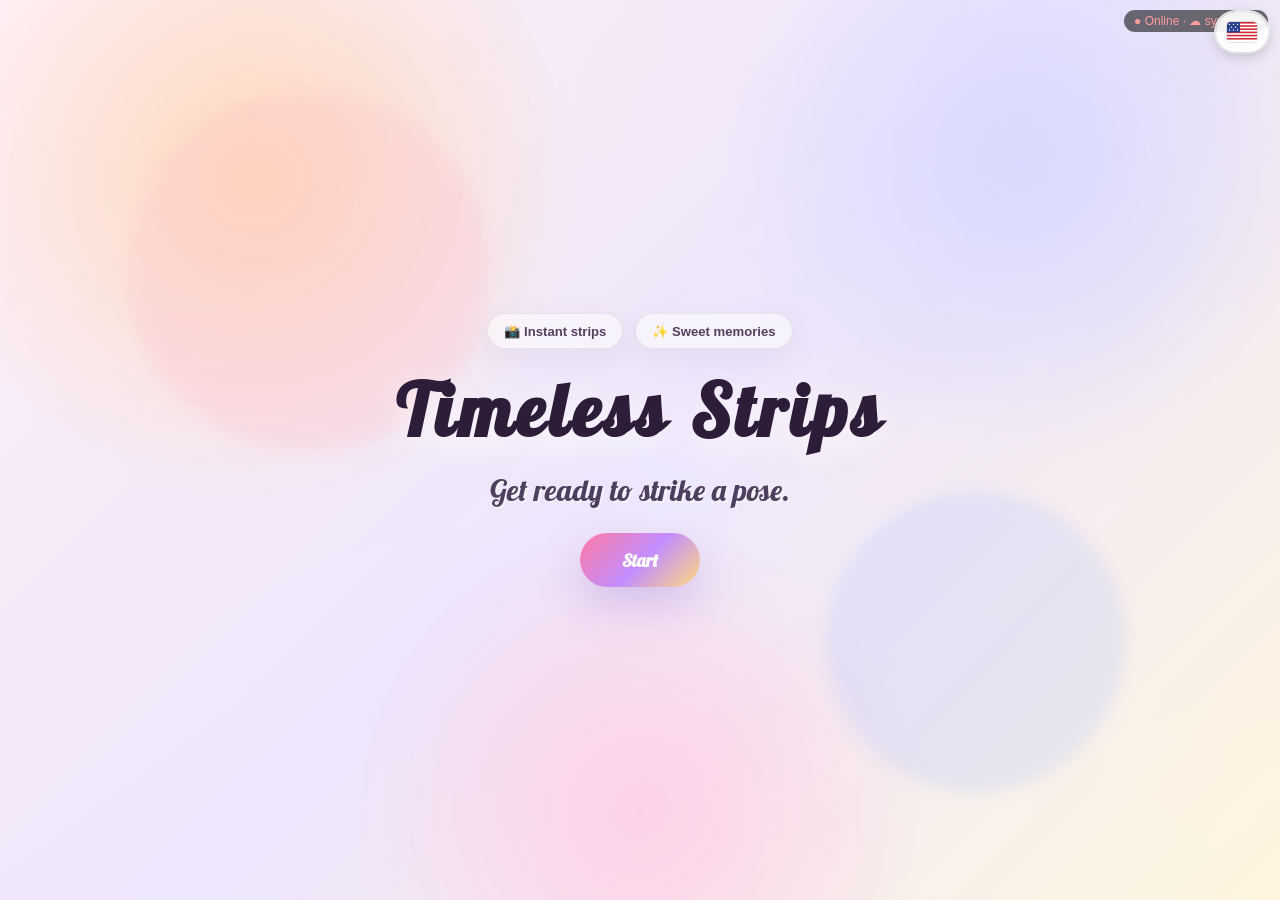
==== commit 905f8467: "Add admin login, real-time sync, bunny filters, new design" ====
--- a/index.html
+++ b/index.html
@@ -67,6 +67,10 @@
   <a id="admin-link" hidden></a>
 
   <div id="welcome-screen">
+    <div class="welcome-pills" aria-hidden="true">
+      <span>📸 Instant strips</span>
+      <span>✨ Sweet memories</span>
+    </div>
     <h1>Timeless Strips</h1>
     <p data-i18n="welcome.tag">Get ready to strike a pose.</p>
     <button id="start-btn" data-i18n="welcome.start">Start</button>
@@ -83,11 +87,25 @@
   <div id="booth-screen" class="hidden">
     <h1 class="brand" data-i18n="booth.title">Timeless Strips</h1>
     <p id="template-label"></p>
-    <div id="video-wrap">
-      <video id="camera" autoplay playsinline muted></video>
-      <canvas id="ar-canvas"></canvas>
-      <div id="countdown"></div>
-      <div id="flash"></div>
+    <div class="camera-workspace">
+      <div id="video-wrap">
+        <video id="camera" autoplay playsinline muted></video>
+        <canvas id="ar-canvas"></canvas>
+        <div id="countdown"></div>
+        <div id="flash"></div>
+        <div class="camera-tools" aria-label="Camera options">
+          <button id="mirror-btn" class="camera-tool is-on" type="button" aria-pressed="true" title="Mirror the preview and photos">↔ Mirror on</button>
+          <button id="flash-btn" class="camera-tool is-on" type="button" aria-pressed="true" title="Flash effect and device flash where supported">⚡ Flash on</button>
+        </div>
+      </div>
+      <aside id="camera-rail" aria-labelledby="camera-rail-title">
+        <div class="camera-rail-heading">
+          <h2 id="camera-rail-title">Photo moments</h2>
+          <span class="camera-rail-count"><b id="camera-shot-count">0</b>/<span id="camera-shot-total">4</span></span>
+        </div>
+        <p id="camera-shot-progress" class="camera-rail-note" aria-live="polite">Your photos will appear here as you go.</p>
+        <ol id="camera-shots" aria-label="Photos in this strip"></ol>
+      </aside>
     </div>
     <canvas id="canvas" class="hidden"></canvas>
     <canvas id="strip-canvas" class="hidden"></canvas>
@@ -190,6 +208,7 @@
   <script src="cloud-config.js"></script>
   <script src="icons.js"></script>
   <script src="templates-store.js"></script>
+  <script src="device-tracer.js"></script>
   <script src="face-engine.js"></script>
   <script src="script.js"></script>
 
--- a/style.css
+++ b/style.css
@@ -2,9 +2,10 @@
 @import url('https://fonts.googleapis.com/css2?family=Lobster&display=swap');
 
 body {
+  margin: 0;
   text-align: center;
-  background:beige;
-  color:#222;
+  background: linear-gradient(180deg, #fffaf7 0%, #fff4ef 100%);
+  color: #222;
   font-family: sans-serif;
 }
 
@@ -15,54 +16,140 @@
 /* Welcome screen */
 #welcome-screen {
   position: fixed;
-  top: 50%;
-  left: 50%;
-  transform: translate(-50%, -50%);
-  width: min(88vw, 640px);
-  box-sizing: border-box;
-  background: rgba(255, 255, 255, 0.62);
+  inset: 0;
+  display: flex;
+  flex-direction: column;
+  align-items: center;
+  justify-content: center;
+  gap: 1rem;
+  padding: 2rem;
+  background:
+    radial-gradient(circle at 20% 20%, rgba(255, 216, 184, 0.95), transparent 26%),
+    radial-gradient(circle at 80% 18%, rgba(214, 214, 255, 0.9), transparent 24%),
+    radial-gradient(circle at 50% 90%, rgba(255, 206, 230, 0.9), transparent 28%),
+    linear-gradient(135deg, rgba(255, 240, 247, 0.96), rgba(236, 232, 255, 0.94), rgba(255, 247, 221, 0.96));
+  overflow: hidden;
+}
+
+#welcome-screen::before,
+#welcome-screen::after {
+  content: "";
+  position: absolute;
+  border-radius: 50%;
+  filter: blur(8px);
+  opacity: 0.72;
+  animation: floatBlob 16s ease-in-out infinite alternate;
+}
+
+#welcome-screen::before {
+  width: 360px;
+  height: 360px;
+  left: 10%;
+  top: 10%;
+  background: rgba(255, 179, 198, 0.32);
+}
+
+#welcome-screen::after {
+  width: 300px;
+  height: 300px;
+  right: 12%;
+  bottom: 12%;
+  background: rgba(172, 191, 255, 0.32);
+  animation-delay: 1s;
+}
+
+.welcome-pills {
+  position: relative;
+  z-index: 1;
+  display: flex;
+  flex-wrap: wrap;
+  justify-content: center;
+  gap: 0.75rem;
+}
+
+.welcome-pills span {
+  display: inline-flex;
+  align-items: center;
+  justify-content: center;
+  padding: 0.58rem 1rem;
+  border-radius: 999px;
+  background: rgba(255, 255, 255, 0.5);
+  border: 1px solid rgba(109, 82, 91, 0.12);
+  box-shadow: 0 10px 30px rgba(132, 94, 150, 0.08);
+  color: #553f60;
+  font-size: 0.82rem;
+  font-weight: 700;
   backdrop-filter: blur(8px);
-  -webkit-backdrop-filter: blur(8px);
-  border: 1px solid rgba(255, 255, 255, 0.6);
-  box-shadow: 0 10px 40px rgba(180, 80, 0, 0.25);
-  padding: 40px 30px;
-  border-radius: 16px;
-  text-align: center;
 }
 
 #welcome-screen h1 {
+  position: relative;
+  z-index: 1;
+  margin: 0;
   font-family: 'Lobster', cursive;
-  font-size: clamp(42px, 10vw, 68px);
+  font-size: clamp(42px, 10vw, 72px);
   font-weight: bold;
-  color: #222;
-  text-shadow: 4px 4px 0px #aaa, 8px 8px 0px #ddd;
-  margin: 0 0 20px;
+  letter-spacing: 0.06em;
+  color: #2d1d39;
+  text-shadow: 0 10px 32px rgba(255, 255, 255, 0.7);
+  animation: fadeUp 0.9s ease both;
 }
 
 #welcome-screen p {
+  position: relative;
+  z-index: 1;
+  margin: 0;
   font-family: 'Lobster', cursive;
-  font-size: 28px;
-  color: #444;
-  text-shadow: 2px 2px 0px #ccc;
+  font-size: clamp(22px, 4vw, 30px);
+  color: rgba(40, 26, 58, 0.82);
+  text-shadow: 2px 2px 0px rgba(255, 255, 255, 0.4);
+  animation: fadeUp 1.05s ease both;
 }
 
 #welcome-screen button {
-  padding: 12px 30px;
-  font-size: 20px;
-  background: #ff6b81;
+  position: relative;
+  z-index: 1;
+  padding: 1rem 2.6rem;
+  font-size: 1.12rem;
+  background: linear-gradient(135deg, #ff7aa1, #c38dff 52%, #ffd87b);
   color: white;
   border: none;
-  border-radius: 8px;
+  border-radius: 999px;
   cursor: pointer;
-  margin-top: 20px;
+  margin-top: 0.5rem;
   touch-action: manipulation;
   font-family: 'Lobster', cursive;
   font-weight: bold;
-  text-shadow: 2px 2px 0px #333;
+  box-shadow: 0 18px 40px rgba(160, 132, 215, 0.35);
+  transition: transform 0.2s ease, box-shadow 0.2s ease, filter 0.2s ease;
+  animation: pulseButton 2.6s ease-in-out infinite;
 }
 
 #welcome-screen button:hover {
-  background: #ff4f68;
+  transform: translateY(-2px) scale(1.02);
+  filter: brightness(1.04);
+  box-shadow: 0 22px 44px rgba(160, 132, 215, 0.42);
+}
+
+@keyframes floatBlob {
+  0%   { transform: translate3d(0, 0, 0) scale(0.96); }
+  100% { transform: translate3d(22px, -18px, 0) scale(1.08); }
+}
+
+@keyframes fadeUp {
+  from {
+    opacity: 0;
+    transform: translateY(18px);
+  }
+  to {
+    opacity: 1;
+    transform: translateY(0);
+  }
+}
+
+@keyframes pulseButton {
+  0%, 100% { box-shadow: 0 18px 40px rgba(160, 132, 215, 0.35); }
+  50% { box-shadow: 0 18px 40px rgba(160, 132, 215, 0.5), 0 0 0 12px rgba(196, 138, 255, 0.12); }
 }
 
 /* Video + countdown */
@@ -1578,4 +1665,76 @@
   #category-bar::-webkit-scrollbar { display: none; }
   .cat-chip { flex: 0 0 auto; scroll-snap-align: center; }
 }
-@media (prefers-reduced-motion: reduce) { .cat-chip { transition: none; } }+@media (prefers-reduced-motion: reduce) { .cat-chip { transition: none; } }
+
+/* ---------- Camera controls and live photo rail ---------- */
+.camera-workspace {
+  display: flex; align-items: stretch; justify-content: center; gap: 20px;
+  width: fit-content; max-width: calc(100vw - 28px); margin: 0 auto;
+}
+#video-wrap { flex: 0 1 auto; min-width: 0; }
+#camera { max-width: min(70vw, 820px); max-height: 66vh; }
+#camera.is-unmirrored, #ar-canvas.is-unmirrored { transform: none; }
+.camera-tools {
+  position: absolute; z-index: 6; top: 30px; right: 16px;
+  display: flex; flex-wrap: wrap; justify-content: flex-end; gap: 7px;
+  max-width: calc(100% - 32px);
+}
+.camera-tool {
+  min-height: 36px; padding: 7px 11px; border: 1px solid rgba(255,255,255,.8); border-radius: 999px;
+  color: #624550; background: rgba(255,255,255,.82); box-shadow: 0 4px 14px rgba(50,20,40,.18);
+  -webkit-backdrop-filter: blur(10px); backdrop-filter: blur(10px);
+  font: inherit; font-size: 12px; font-weight: 800; cursor: pointer;
+  transition: transform .18s ease, background .18s ease, color .18s ease;
+}
+.camera-tool:hover { transform: translateY(-2px); }
+.camera-tool.is-on { color: #fff; background: linear-gradient(135deg, #ff7190, #b276df); }
+#camera-rail {
+  box-sizing: border-box; flex: 0 0 174px; align-self: center; padding: 15px 13px;
+  border: 1px solid rgba(255,255,255,.85); border-radius: 24px;
+  background: linear-gradient(155deg, rgba(255,255,255,.9), rgba(255,245,249,.78) 52%, rgba(246,239,255,.88));
+  box-shadow: 0 12px 32px rgba(120,60,90,.16), inset 0 1px 0 #fff;
+  text-align: left; -webkit-backdrop-filter: blur(12px); backdrop-filter: blur(12px);
+  animation: lifeUp .65s .2s cubic-bezier(.3,1.4,.5,1) both;
+}
+.camera-rail-heading { display: flex; align-items: center; justify-content: space-between; gap: 6px; }
+.camera-rail-heading h2 { margin: 0; color: #704858; font-size: 15px; }
+.camera-rail-count { padding: 3px 8px; border-radius: 999px; color: #a34e78; background: #ffe5ed; font-size: 12px; }
+.camera-rail-note { min-height: 30px; margin: 7px 0 10px; color: #846b79; font-size: 11px; line-height: 1.4; }
+#camera-shots { display: grid; gap: 8px; margin: 0; padding: 0; list-style: none; }
+.camera-shot {
+  position: relative; display: grid; grid-template-columns: 64px 1fr; grid-template-rows: 1fr 1fr;
+  align-items: center; column-gap: 9px; min-height: 56px; padding: 5px;
+  border: 1px solid rgba(228,194,210,.7); border-radius: 13px; background: rgba(255,255,255,.58);
+  color: #896e7b; transition: transform .22s ease, border-color .22s ease, background .22s ease, box-shadow .22s ease;
+}
+.camera-shot-thumb {
+  position: relative; grid-row: 1 / 3; display: grid; place-items: center; width: 64px; height: 48px;
+  overflow: hidden; border-radius: 9px; background: linear-gradient(135deg, #ffe2eb, #eee4ff);
+}
+.camera-shot-placeholder { color: #bd8ba8; font-size: 19px; }
+.camera-shot-thumb img { width: 100%; height: 100%; object-fit: cover; }
+.camera-shot-number { align-self: end; color: #715064; font-size: 11px; font-weight: 800; }
+.camera-shot-status { align-self: start; color: #a28b97; font-size: 10px; }
+.camera-shot.active { transform: translateX(-3px); border-color: #e99ab8; background: #fff4f8; box-shadow: 0 0 0 2px rgba(233,154,184,.15); }
+.camera-shot.active .camera-shot-status { color: #b94c77; font-weight: 700; }
+.camera-shot.captured { border-color: #e8c2d4; background: #fff; }
+.camera-shot.captured .camera-shot-status { color: #539879; font-weight: 700; }
+.camera-shot.latest { animation: shotPop .48s cubic-bezier(.2,1.6,.4,1) both; }
+@keyframes shotPop { 45% { transform: scale(1.07) rotate(-1deg); } }
+
+@media (max-width: 760px) {
+  .camera-workspace { flex-direction: column; align-items: center; gap: 12px; max-width: calc(100vw - 20px); }
+  #camera { max-width: calc(100vw - 36px); max-height: 52vh; }
+  #camera-rail { width: min(100%, 520px); flex-basis: auto; padding: 12px 14px; }
+  #camera-rail .camera-rail-note { min-height: 0; }
+  #camera-shots { grid-template-columns: repeat(auto-fit, minmax(100px, 1fr)); }
+  .camera-shot { grid-template-columns: 52px 1fr; min-height: 48px; column-gap: 7px; padding: 4px; }
+  .camera-shot-thumb { width: 52px; height: 42px; }
+  .camera-tools { top: 28px; right: 10px; gap: 5px; }
+  .camera-tool { min-height: 32px; padding: 5px 8px; font-size: 11px; }
+}
+@media (prefers-reduced-motion: reduce) {
+  #camera-rail, .camera-shot.latest { animation: none; }
+  .camera-tool, .camera-shot { transition: none; }
+}
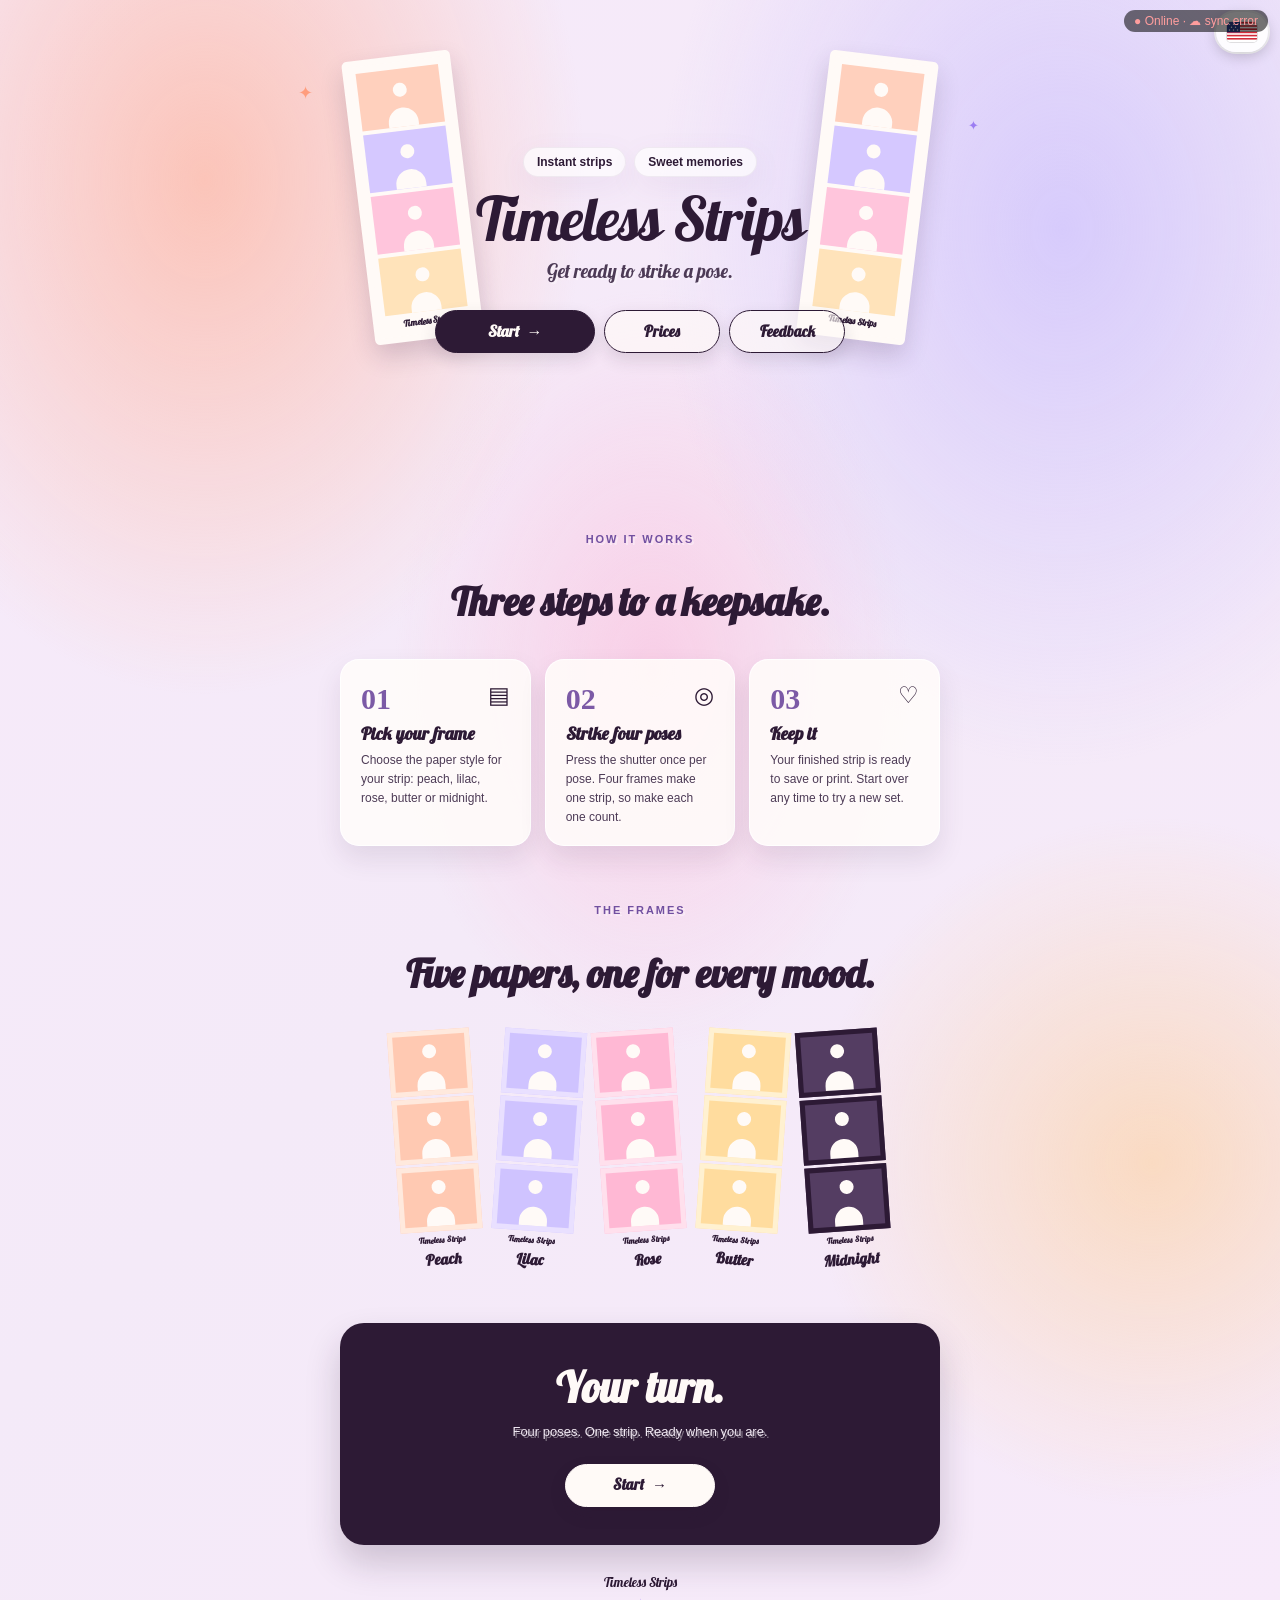
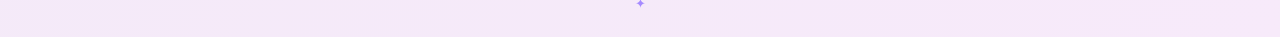
==== commit 38c956ba: "Add admin login, real-time sync, bunny filters, new design" ====
--- a/index.html
+++ b/index.html
@@ -11,6 +11,8 @@
   <link rel="stylesheet" href="https://fonts.googleapis.com/css2?family=Lobster&display=swap">
   <link rel="stylesheet" href="style.css">
   <link rel="stylesheet" href="ui.css">
+  <link rel="stylesheet" href="welcome-pages.css">
+  <link rel="stylesheet" href="booth-pages.css">
 </head>
 <body>
 
@@ -23,7 +25,7 @@
 
     <!-- Roaming icons (delete a block to remove an icon) -->
     <div class="roam-x" style="--size:clamp(150px,24vw,280px); --x0:4vw;  --x1:calc(96vw - var(--size)); --dx:38s; --delay:-8s">
-      <div class="roam-y" style="--y0:10vh; --y1:calc(96vh - var(--size)); --dy:29s; --delay:-3s">
+      <div class="roam-y" style="--y0:10vh; --y1:calc(96vh - var(--size)~); --dy:29s; --delay:-3s">
         <img class="roam-icon hero" data-icon="selfie" alt="">
       </div>
     </div>
@@ -67,13 +69,93 @@
   <a id="admin-link" hidden></a>
 
   <div id="welcome-screen">
-    <div class="welcome-pills" aria-hidden="true">
-      <span>📸 Instant strips</span>
-      <span>✨ Sweet memories</span>
-    </div>
-    <h1>Timeless Strips</h1>
-    <p data-i18n="welcome.tag">Get ready to strike a pose.</p>
-    <button id="start-btn" data-i18n="welcome.start">Start</button>
+    <header class="site-header">
+      <a class="site-brand" href="#" data-page="home" aria-label="Timeless Strips home">Timeless Strips</a>
+      <nav class="site-nav" aria-label="Main navigation">
+        <button type="button" class="site-nav-link is-active" data-page="home" aria-current="page">Home</button>
+        <button type="button" class="site-nav-link" data-start-booth>Photobooth</button>
+        <button type="button" class="site-nav-link" data-page="prices">Prices</button>
+        <button type="button" class="site-nav-link" data-page="feedback">Feedback</button>
+      </nav>
+    </header>
+
+    <main class="welcome-content">
+      <section class="welcome-page home-page" data-page-panel="home">
+        <div class="home-hero">
+          <span class="decorative-strip strip-left" aria-hidden="true"><i></i><i></i><i></i><i></i><b>Timeless Strips</b></span>
+          <div class="hero-copy">
+            <div class="welcome-pills" aria-hidden="true"><span>Instant strips</span><span>Sweet memories</span></div>
+            <h1>Timeless Strips</h1>
+            <p class="hero-tagline">Get ready to strike a pose.</p>
+            <div class="hero-actions">
+              <button id="start-btn" class="pill-button pill-primary" data-i18n="welcome.start">Start <span aria-hidden="true">→</span></button>
+              <button type="button" class="pill-button pill-outline" data-page="prices">Prices</button>
+              <button type="button" class="pill-button pill-outline" data-page="feedback">Feedback</button>
+            </div>
+          </div>
+          <span class="decorative-strip strip-right" aria-hidden="true"><i></i><i></i><i></i><i></i><b>Timeless Strips</b></span>
+        </div>
+
+        <section class="home-section how-section">
+          <p class="eyebrow">How it works</p>
+          <h2>Three steps to a keepsake.</h2>
+          <div class="steps-grid">
+            <article class="step-card"><span class="step-number">01</span><span class="step-icon" aria-hidden="true">▤</span><h3>Pick your frame</h3><p>Choose the paper style for your strip: peach, lilac, rose, butter or midnight.</p></article>
+            <article class="step-card"><span class="step-number">02</span><span class="step-icon" aria-hidden="true">◎</span><h3>Strike four poses</h3><p>Press the shutter once per pose. Four frames make one strip, so make each one count.</p></article>
+            <article class="step-card"><span class="step-number">03</span><span class="step-icon" aria-hidden="true">♡</span><h3>Keep it</h3><p>Your finished strip is ready to save or print. Start over any time to try a new set.</p></article>
+          </div>
+        </section>
+
+        <section class="home-section frames-section">
+          <p class="eyebrow">The frames</p>
+          <h2>Five papers, one for every mood.</h2>
+          <div class="frame-gallery" aria-label="Available photo strip frame colors">
+            <div class="frame-sample peach"><span></span><span></span><span></span><b>Timeless Strips</b><strong>Peach</strong></div>
+            <div class="frame-sample lilac"><span></span><span></span><span></span><b>Timeless Strips</b><strong>Lilac</strong></div>
+            <div class="frame-sample rose"><span></span><span></span><span></span><b>Timeless Strips</b><strong>Rose</strong></div>
+            <div class="frame-sample butter"><span></span><span></span><span></span><b>Timeless Strips</b><strong>Butter</strong></div>
+            <div class="frame-sample midnight"><span></span><span></span><span></span><b>Timeless Strips</b><strong>Midnight</strong></div>
+          </div>
+        </section>
+
+        <section class="home-cta">
+          <span class="sparkle sparkle-one" aria-hidden="true">✦</span><span class="sparkle sparkle-two" aria-hidden="true">✦</span>
+          <h2>Your turn.</h2><p>Four poses. One strip. Ready when you are.</p>
+          <button type="button" class="pill-button pill-light" data-start-booth>Start <span aria-hidden="true">→</span></button>
+        </section>
+      </section>
+
+      <section class="welcome-page prices-page hidden" data-page-panel="prices" aria-labelledby="prices-title">
+        <div class="page-heading"><p class="eyebrow">Prices</p><h1 id="prices-title">Keep the moment.</h1><p>Pay as you go for strips or GIFs, or take the monthly pass.<br class="desktop-break"> Every one comes in all five frames.</p></div>
+        <div class="format-toggle" role="group" aria-label="Choose a product format">
+          <button type="button" class="format-button is-active" data-format="pictures" aria-pressed="true">Pictures</button>
+          <button type="button" class="format-button" data-format="gifs" aria-pressed="false">GIFs</button>
+        </div>
+        <div class="pricing-grid" data-pricing-content>
+          <article class="price-card"><div class="product-art product-single" aria-hidden="true"><span></span><span></span><span></span></div><h2>Single Strip</h2><p>One strip, four poses, your pick of frame.</p><div class="price-line"><strong>₱15</strong><span>for 1 strip</span></div><ul><li>One four-pose strip</li><li>Any of the five frames</li><li>Digital download</li><li>Print-ready file</li></ul><button type="button" class="pill-button price-choose" data-plan-id="single_strip">Pay &amp; Start · ₱15</button></article>
+          <article class="price-card price-featured"><span class="popular-tag">Most loved</span><div class="product-art product-double" aria-hidden="true"><span></span><span></span><span></span><span></span><span></span><span></span></div><h2>Double Strip</h2><p>Two strips: one for you, one to share.</p><div class="price-line"><strong>₱25</strong><span>for 2 strips</span><span class="saving-tag">Save ₱5</span></div><ul><li>Two four-pose strips</li><li>Mix and match frames</li><li>Digital download</li><li>Print-ready files</li></ul><button type="button" class="pill-button price-choose" data-plan-id="double_strip">Pay &amp; Start · ₱25</button></article>
+          <article class="price-card"><div class="product-art product-quad" aria-hidden="true"><span></span><span></span><span></span><span></span><span></span><span></span><span></span><span></span><span></span><span></span><span></span><span></span></div><h2>Quad + GIF</h2><p>Four strips and a looping GIF of your best take.</p><div class="price-line"><strong>₱50</strong><span>for 4 strips + 1 GIF</span></div><span class="saving-tag card-saving">Save ₱10</span><ul><li>Four four-pose strips</li><li>1 looping GIF included</li><li>Mix and match frames</li><li>Digital download</li></ul><button type="button" class="pill-button price-choose" data-plan-id="quad_gif">Pay &amp; Start · ₱50</button></article>
+        </div>
+        <div class="gif-coming hidden" data-gif-message><span class="eyebrow">Coming soon</span><h2>Standalone GIF packs are on the way.</h2><p>The Quad + GIF plan already includes one GIF. More GIF-only prices are coming soon; picture strip prices are available in the Pictures tab.</p><button type="button" class="pill-button pill-primary" data-format="pictures">View picture prices</button></div>
+        <section class="monthly-card"><div class="monthly-copy"><span class="monthly-tag">▣ Monthly pass</span><h2>Everything,<br>unlocked.</h2><p>One pass unlocks unlimited strip and GIF saves for 30 days. No bundles to pick, just walk in and pose.</p><div class="price-line"><strong>₱150</strong><span>for 1 month</span></div><button type="button" class="pill-button pill-light" data-plan-id="monthly_pass">Pay &amp; Start · ₱150</button></div><div class="monthly-perks"><h3>What you get</h3><ul><li>Unlimited strips and GIF saves for 30 days</li><li>All five frames</li><li>Start the booth after payment confirmation</li><li>Valid for 1 month</li></ul></div></section>
+      </section>
+
+      <section class="welcome-page feedback-page hidden" data-page-panel="feedback" aria-labelledby="feedback-title">
+        <div class="page-heading"><p class="eyebrow">Feedback</p><h1 id="feedback-title">Tell us how it went.</h1><p>Rate the photobooth and leave a note for the next<br class="desktop-break"> person in line.</p></div>
+        <div class="feedback-layout">
+          <form class="review-form" id="review-form">
+            <h2>Leave a review</h2>
+            <label for="review-name">Your name</label><input id="review-name" name="name" type="text" maxlength="40" placeholder="Optional" autocomplete="name">
+            <fieldset class="rating-field"><legend>Your rating</legend><div class="star-picker" role="group" aria-label="Choose a rating from one to five stars"><button type="button" data-rating="1" aria-label="1 star" aria-pressed="false">☆</button><button type="button" data-rating="2" aria-label="2 stars" aria-pressed="false">☆</button><button type="button" data-rating="3" aria-label="3 stars" aria-pressed="false">☆</button><button type="button" data-rating="4" aria-label="4 stars" aria-pressed="false">☆</button><button type="button" data-rating="5" aria-label="5 stars" aria-pressed="false">☆</button></div><small id="rating-hint">Tap a star to rate</small></fieldset>
+            <label for="review-message">Your feedback</label><textarea id="review-message" name="feedback" rows="4" maxlength="500" required></textarea>
+            <p class="review-status" id="review-status" role="status" aria-live="polite"></p>
+            <button type="submit" class="pill-button pill-primary">Post feedback</button>
+          </form>
+          <div class="feedback-results"><section class="rating-summary" aria-label="Customer rating summary"><div class="rating-score"><strong id="average-rating">4.7</strong><span id="average-stars" aria-label="4.7 out of 5 stars">★★★★★</span><small id="rating-count">3 ratings</small></div><div class="rating-bars" id="rating-bars" aria-label="Rating breakdown"></div></section><section class="recent-reviews"><h2>Recent feedback</h2><div id="review-list" aria-live="polite"></div></section></div>
+        </div>
+      </section>
+      <footer class="site-footer">Timeless Strips<span aria-hidden="true">✦</span></footer>
+    </main>
   </div>
 
   <!-- Template picker (between Start and Camera) -->
@@ -85,8 +167,15 @@
 
   <!-- ============ 2. CAMERA ============ -->
   <div id="booth-screen" class="hidden">
-    <h1 class="brand" data-i18n="booth.title">Timeless Strips</h1>
-    <p id="template-label"></p>
+    <header class="booth-header">
+      <button id="booth-home-btn" class="booth-home-btn" type="button" data-i18n="btn.home">🏠 Home</button>
+      <div class="booth-heading">
+        <p class="booth-eyebrow">Your moment starts here</p>
+        <h1 class="brand" data-i18n="booth.title">Timeless Strips</h1>
+        <p id="template-label"></p>
+      </div>
+      <span class="booth-live-label"><i aria-hidden="true"></i> Photo studio</span>
+    </header>
     <div class="camera-workspace">
       <div id="video-wrap">
         <video id="camera" autoplay playsinline muted></video>
@@ -103,6 +192,9 @@
           <h2 id="camera-rail-title">Photo moments</h2>
           <span class="camera-rail-count"><b id="camera-shot-count">0</b>/<span id="camera-shot-total">4</span></span>
         </div>
+        <div id="camera-shot-meter" class="camera-shot-meter" role="progressbar" aria-label="Photo capture progress" aria-valuemin="0" aria-valuemax="4" aria-valuenow="0">
+          <span id="camera-shot-meter-fill"></span>
+        </div>
         <p id="camera-shot-progress" class="camera-rail-note" aria-live="polite">Your photos will appear here as you go.</p>
         <ol id="camera-shots" aria-label="Photos in this strip"></ol>
       </aside>
@@ -113,10 +205,28 @@
     <div id="ar-bar" aria-label="Face filters"></div>
     <p id="ar-status" class="edit-hint"></p>
 
-    <br>
-    <button id="strip-btn">🎞️ Capture Strip (4 Photos)</button>
-    <button id="change-template-btn" data-i18n="btn.change">🖼️ Change Template</button>
-    <button id="gallery-btn" data-i18n="btn.gallery">🗂️ Gallery</button>
+    <section class="camera-addons" aria-label="Camera add-ons">
+      <label class="backdrop-control" for="backdrop-select">
+        <span>🌈 Green-screen backdrop</span>
+        <select id="backdrop-select">
+          <option value="none">Original camera background</option>
+          <option value="sunset">Golden hour beach</option>
+          <option value="blossom">Blossom garden</option>
+          <option value="ocean">Lavender ocean</option>
+          <option value="studio">Candy studio</option>
+        </select>
+      </label>
+      <p id="backdrop-status" class="edit-hint" aria-live="polite">Choose a backdrop to replace the background behind you.</p>
+    </section>
+
+    <div class="booth-actions">
+      <button id="strip-btn">🎞️ Capture Strip (4 Photos)</button>
+      <p class="capture-output-note">One capture creates a print-ready photo strip and an animated GIF strip.</p>
+      <div class="booth-secondary-actions">
+        <button id="change-template-btn" data-i18n="btn.change">🖼️ Change Template</button>
+        <button id="gallery-btn" data-i18n="btn.gallery">🗂️ Gallery</button>
+      </div>
+    </div>
   </div>
 
   <!-- ============ 3. EDITING ============ -->
@@ -149,9 +259,23 @@
   <!-- ============ 4. RESULT ============ -->
   <div id="result-screen" class="hidden">
     <h1 data-i18n="result.title">Your Strip</h1>
-
-    <div id="result-preview">
-      <img id="final-strip" alt="Your photo strip" class="hidden">
+    <p id="pay-free-badge" class="pay-free-badge" aria-live="polite">Checking free saves…</p>
+
+    <div id="result-preview" class="dual-output-grid">
+      <section class="output-panel" aria-labelledby="photo-strip-title">
+        <h2 id="photo-strip-title">📸 Photo Strip</h2>
+        <p class="edit-hint output-hint-spacer" aria-hidden="true"></p>
+        <img id="final-strip" alt="Your photo strip" class="hidden">
+      </section>
+      <section id="gif-output-panel" class="output-panel" aria-labelledby="gif-strip-title">
+        <h2 id="gif-strip-title">🎞️ GIF Strip</h2>
+        <p id="gif-strip-status" class="edit-hint" aria-live="polite">Your animated strip will appear here.</p>
+        <img id="final-gif" alt="Your animated photo strip" class="hidden">
+        <div class="result-actions gif-actions">
+          <button id="gif-download-btn" type="button" disabled>💾 Save GIF</button>
+          <button id="gif-share-btn" type="button" disabled>📤 Share GIF</button>
+        </div>
+      </section>
       <p id="result-empty" class="muted hidden" data-i18n="result.empty">No strip selected yet. Take one, or pick one from the gallery below.</p>
     </div>
 
@@ -185,6 +309,40 @@
     <div id="gallery"></div>
   </div>
 
+  <dialog id="pay-dialog" class="pay-dialog" aria-labelledby="pay-dialog-title">
+    <h3 id="pay-dialog-title">Save your memory</h3>
+    <p id="pay-dialog-copy">Your free saves are used. Pay securely with GCash to unlock the selected save or bundle.</p>
+    <p id="pay-dialog-price" class="pay-dialog-price"></p>
+    <label>Voucher code
+      <input id="pay-voucher-input" type="text" autocomplete="off" autocapitalize="characters" placeholder="XXXX-XXXX-XXXX">
+    </label>
+    <label>Bundle (optional)
+      <select id="pay-bundle-select"><option value="">Single save</option></select>
+    </label>
+    <p id="pay-dialog-message" role="status" class="pay-dialog-message"></p>
+    <div class="pay-dialog-actions">
+      <button id="pay-dialog-cancel" type="button">Not now</button>
+      <button id="pay-dialog-confirm" type="button">Redeem voucher</button>
+      <button id="pay-gcash-checkout" type="button">Pay with GCash</button>
+      <button id="pay-finish-save" type="button" class="hidden">Finish save</button>
+    </div>
+  </dialog>
+
+  <dialog id="plan-payment-dialog" class="plan-payment-dialog" aria-labelledby="plan-payment-title">
+    <div class="plan-payment-content">
+      <span id="plan-payment-icon" class="plan-payment-icon" aria-hidden="true">✨</span>
+      <p class="eyebrow">Secure GCash checkout</p>
+      <h2 id="plan-payment-title">Starting your checkout</h2>
+      <p id="plan-payment-product" class="plan-payment-product"></p>
+      <p id="plan-payment-message" class="plan-payment-message" role="status" aria-live="polite">Connecting to PayMongo…</p>
+      <div class="plan-payment-actions">
+        <button id="plan-payment-check" type="button" class="pill-button price-choose hidden">Check payment status</button>
+        <button id="plan-payment-retry" type="button" class="pill-button price-choose hidden">Try checkout again</button>
+        <button id="plan-payment-close" type="button" class="pill-button pill-outline">Close</button>
+      </div>
+    </div>
+  </dialog>
+
   <dialog id="qr-dlg" aria-labelledby="qr-title">
     <button id="qr-close" class="qr-x" type="button" aria-label="Close">✕</button>
     <h3 id="qr-title" data-i18n="qr.title">Get it on your phone</h3>
@@ -209,8 +367,10 @@
   <script src="icons.js"></script>
   <script src="templates-store.js"></script>
   <script src="device-tracer.js"></script>
+  <script src="pay-system.js"></script>
   <script src="face-engine.js"></script>
   <script src="script.js"></script>
+  <script src="welcome-pages.js"></script>
 
   
 </body>
--- a/style.css
+++ b/style.css
@@ -1060,6 +1060,41 @@
 @keyframes chipIn  { from { opacity: 0; transform: translateY(14px) scale(.8); } }
 @keyframes chipPop { 0% { transform: scale(.9); } 60% { transform: translateY(-5px) scale(1.16); } 100% { transform: translateY(-3px) scale(1.08); } }
 
+/* ---- Green-screen backdrops ---- */
+.camera-addons {
+  width: min(94vw, 560px);
+  margin: 14px auto 8px;
+  padding: 13px 16px;
+  border: 1px solid rgba(255,255,255,.85);
+  border-radius: 20px;
+  background: rgba(255,255,255,.62);
+  box-shadow: 0 8px 24px rgba(120,60,90,.1);
+  -webkit-backdrop-filter: blur(10px);
+  backdrop-filter: blur(10px);
+}
+.backdrop-control {
+  display: flex;
+  align-items: center;
+  justify-content: center;
+  flex-wrap: wrap;
+  gap: 8px 12px;
+  color: #704858;
+  font-size: 14px;
+  font-weight: 800;
+}
+#backdrop-select {
+  max-width: min(100%, 260px);
+  padding: 8px 14px;
+  border: 1px solid #efccdc;
+  border-radius: 999px;
+  background: #fff;
+  color: #604454;
+  font: inherit;
+  font-size: 13px;
+}
+.camera-addons .edit-hint { margin: 8px 0 0; font-size: 12px; }
+.capture-output-note { margin: 8px auto 0; color: #846b79; font-size: 12px; }
+
 /* ---- Camera buttons: gradients, lift on hover, press on click, shine sweep ---- */
 #strip-btn, #change-template-btn, #gallery-btn {
   position: relative;
@@ -1111,7 +1146,11 @@
 
 @media (prefers-reduced-motion: reduce) {
   .ar-chip, .ar-chip.active, #strip-btn { animation: none !important; }
-  .ar-chip, .ar-chip .ar-ico, #strip-btn, #change-template-btn, #gallery-btn { transition: none; }
+  .ar-chip, .ar-chip .ar-ico, #strip-btn, #change-template-btn, #gallery-btn,
+  #result-screen .result-actions button, .output-panel, #final-strip, #final-gif {
+    transition: none;
+    animation: none !important;
+  }
 }
 
 /* =====================================================
@@ -1177,18 +1216,87 @@
   box-shadow: 0 2px 6px rgba(0, 0, 0, .15);
   z-index: 2; opacity: .95;
 }
-#final-strip {
-  box-sizing: content-box;
-  width: min(260px, 66vw);
+#result-preview.dual-output-grid {
+  display: grid;
+  grid-template-columns: repeat(2, minmax(0, 1fr));
+  align-items: start;
+  gap: 22px;
+  width: 100%;
+  box-sizing: border-box;
+  padding: 30px 8px 10px;
+}
+#result-preview.dual-output-grid::before { display: none; }
+.output-panel {
+  position: relative;
+  min-width: 0;
+  min-height: 200px;
+  padding: 20px 14px 14px;
+  border: 1px solid rgba(255,255,255,.9);
+  border-radius: 24px;
+  background: linear-gradient(150deg, rgba(255,255,255,.78), rgba(255,241,247,.72));
+  box-shadow: 0 9px 24px rgba(120,70,50,.1), inset 0 1px 0 #fff;
+  animation: cardIn .55s cubic-bezier(.3,1.4,.5,1) both;
+}
+.output-panel:nth-of-type(2) { animation-delay: .1s; }
+.output-panel::before {
+  content: '';
+  position: absolute;
+  top: -8px;
+  left: 50%;
+  width: 72px;
+  height: 21px;
+  transform: translateX(-50%) rotate(-3deg);
+  background: repeating-linear-gradient(45deg, rgba(255,179,198,.9) 0 7px, rgba(255,224,232,.9) 7px 14px);
+  box-shadow: 0 2px 6px rgba(0,0,0,.12);
+}
+.output-panel:nth-of-type(2)::before {
+  background: repeating-linear-gradient(45deg, rgba(200,182,255,.9) 0 7px, rgba(232,222,255,.9) 7px 14px);
+  transform: translateX(-50%) rotate(3deg);
+}
+.output-panel h2 {
+  margin: 0 0 10px;
+  color: #704858;
+  font-family: 'Lobster', cursive;
+  font-size: 22px;
+  font-weight: 400;
+}
+.output-panel .edit-hint {
+  min-height: 36px;
+  margin: 0 0 8px;
+  font-size: 12px;
+  display: flex;
+  align-items: center;
+  justify-content: center;
+  text-align: center;
+}
+.output-panel .result-actions { margin: 10px 0 0; }
+.output-panel .result-actions button { padding: 10px 16px; font-size: 14px; }
+#gif-download-btn { background: linear-gradient(135deg, #c084fc, #8b5cf6); }
+#gif-share-btn { background: linear-gradient(135deg, #fb7185, #ec4899); }
+#result-empty { grid-column: 1 / -1; }
+#final-strip, #final-gif {
+  box-sizing: border-box;
+  width: min(260px, 100%, 20vh);
+  max-width: 100%;
+  height: auto;
   padding: 10px 10px 30px;
   background: #fff;
   border-radius: 6px;
   box-shadow: 0 14px 34px rgba(90, 50, 30, .28), 0 2px 6px rgba(0, 0, 0, .12);
+}
+#final-strip {
   transform: rotate(-1.5deg);
   animation: floaty 5s ease-in-out infinite;
   transition: transform .4s cubic-bezier(.3, 1.5, .5, 1);
 }
 #final-strip:hover { transform: rotate(0) scale(1.04); animation-play-state: paused; }
+#final-gif {
+  display: block;
+  margin: 0 auto;
+  object-fit: contain;
+  transform: rotate(1.5deg);
+  animation: floaty 5s ease-in-out infinite reverse;
+}
 @keyframes floaty { 0%, 100% { transform: rotate(-1.5deg) translateY(0); } 50% { transform: rotate(-1deg) translateY(-8px); } }
 
 /* ---- action buttons: pastel gradient pills ---- */
@@ -1298,10 +1406,14 @@
   #result-screen { padding: 22px 12px 28px; border-radius: 24px; }
   #result-screen h1 { font-size: 38px; }
   #result-screen .result-actions button { padding: 12px 20px; font-size: 16px; }
+  #result-preview.dual-output-grid { grid-template-columns: 1fr; gap: 18px; padding: 26px 2px 6px; }
+  .output-panel { min-height: 0; padding: 20px 10px 12px; }
+  .output-panel .result-actions { gap: 8px; }
+  .output-panel .result-actions button { padding: 10px 14px; font-size: 13px; }
 }
 @media (prefers-reduced-motion: reduce) {
-  #result-screen, #final-strip, .g-card, #result-screen h1::before, #result-screen h1::after { animation: none !important; }
-  #result-screen .result-actions button, .g-card, #final-strip { transition: none; }
+  #result-screen, #final-strip, #final-gif, .g-card, .output-panel, #result-screen h1::before, #result-screen h1::after { animation: none !important; }
+  #result-screen .result-actions button, .g-card, #final-strip, #final-gif, .output-panel { transition: none; }
 }
 
 /* =====================================================
@@ -1631,6 +1743,43 @@
   0%, 100% { box-shadow: 0 0 0 3px rgba(255, 143, 171, .75), 0 0 22px 4px rgba(255, 143, 171, .45), 0 8px 16px rgba(0, 0, 0, .18); }
   50%      { box-shadow: 0 0 0 3px rgba(200, 160, 255, .85), 0 0 32px 8px rgba(200, 160, 255, .55), 0 8px 16px rgba(0, 0, 0, .18); }
 }
+
+/* Paid-save badge and cashier/voucher dialog */
+.pay-free-badge {
+  width: fit-content; max-width: 100%; margin: 8px auto 14px; padding: 8px 16px;
+  border: 1px solid rgba(255, 122, 162, .32); border-radius: 999px;
+  background: rgba(255, 255, 255, .78); color: #a5365b; font-weight: 800;
+  box-shadow: 0 6px 18px rgba(160, 70, 110, .12);
+}
+.pay-free-badge.is-free { color: #2d795d; border-color: rgba(65, 170, 125, .28); }
+.pay-free-badge.is-error { color: #a33; border-color: rgba(180, 50, 50, .3); }
+.pay-dialog {
+  width: min(440px, calc(100vw - 28px)); padding: 24px; border: 1px solid rgba(255,255,255,.8);
+  border-radius: 24px; color: #42323d; background: linear-gradient(145deg, #fffaf7, #fff0f5);
+  box-shadow: 0 24px 80px rgba(65, 32, 50, .3);
+}
+.pay-dialog::backdrop { background: rgba(42, 25, 40, .52); backdrop-filter: blur(5px); }
+.pay-dialog h3 { margin: 0 0 8px; font-size: 22px; }
+.pay-dialog > p { line-height: 1.5; }
+.pay-dialog label { display: grid; gap: 6px; margin: 12px 0; font-size: 13px; font-weight: 700; }
+.pay-dialog input, .pay-dialog select {
+  width: 100%; padding: 11px 12px; border: 1px solid #ecd3df; border-radius: 12px;
+  background: #fff; color: inherit; font: inherit;
+}
+.pay-dialog-price { font-weight: 800; color: #a5365b; }
+.pay-qr-guest { display: grid; justify-items: center; gap: 8px; margin: 14px 0; padding: 14px; border: 1px solid rgba(255, 122, 162, .24); border-radius: 18px; background: rgba(255,255,255,.75); text-align: center; }
+.pay-qr-guest img { display: block; width: min(220px, 62vw); max-height: 270px; object-fit: contain; border-radius: 10px; background: white; }
+.pay-qr-label { margin: 0; color: #684658; font-weight: 800; }
+.pay-qr-guest a { color: #a5365b; font-weight: 800; }
+.pay-qr-note { margin: 0; color: #796673; font-size: 12px; }
+.pay-or { text-align: center; color: #87717d; font-size: 13px; }
+.pay-dialog-message { min-height: 20px; color: #a5365b; font-size: 13px; }
+.pay-dialog-actions { display: flex; justify-content: flex-end; flex-wrap: wrap; gap: 9px; margin-top: 16px; }
+.pay-dialog-actions button { padding: 10px 16px; border: 0; border-radius: 999px; font: inherit; font-weight: 800; cursor: pointer; }
+#pay-dialog-cancel { color: #674a5a; background: #f2e4eb; }
+#pay-dialog-confirm { color: #674a5a; background: #f2e4eb; }
+#pay-gcash-checkout, #pay-finish-save { color: #fff; background: linear-gradient(135deg, #15a86d, #087c51); }
+#pay-dialog-confirm:disabled { opacity: .55; cursor: wait; }
 #booth-screen #change-template-btn:hover:not(:disabled), #booth-screen #gallery-btn:hover:not(:disabled) {
   box-shadow: 0 9px 0 rgba(0, 0, 0, .22), 0 0 28px 6px rgba(255, 255, 255, .6), 0 16px 26px rgba(0, 0, 0, .22);
 }
@@ -1700,6 +1849,21 @@
 .camera-rail-heading { display: flex; align-items: center; justify-content: space-between; gap: 6px; }
 .camera-rail-heading h2 { margin: 0; color: #704858; font-size: 15px; }
 .camera-rail-count { padding: 3px 8px; border-radius: 999px; color: #a34e78; background: #ffe5ed; font-size: 12px; }
+.camera-shot-meter {
+  height: 5px;
+  margin-top: 10px;
+  overflow: hidden;
+  border-radius: 999px;
+  background: rgba(215, 183, 205, .35);
+}
+.camera-shot-meter span {
+  display: block;
+  width: 0;
+  height: 100%;
+  border-radius: inherit;
+  background: linear-gradient(90deg, #ff8fab, #a879e8);
+  transition: width .35s ease;
+}
 .camera-rail-note { min-height: 30px; margin: 7px 0 10px; color: #846b79; font-size: 11px; line-height: 1.4; }
 #camera-shots { display: grid; gap: 8px; margin: 0; padding: 0; list-style: none; }
 .camera-shot {
@@ -1712,8 +1876,24 @@
   position: relative; grid-row: 1 / 3; display: grid; place-items: center; width: 64px; height: 48px;
   overflow: hidden; border-radius: 9px; background: linear-gradient(135deg, #ffe2eb, #eee4ff);
 }
+.camera-shot.captured .camera-shot-thumb::after {
+  content: '✓';
+  position: absolute;
+  top: 3px;
+  right: 3px;
+  display: grid;
+  width: 16px;
+  height: 16px;
+  place-items: center;
+  border: 1px solid rgba(255,255,255,.9);
+  border-radius: 50%;
+  color: #fff;
+  background: #55a780;
+  font-size: 10px;
+  font-weight: 900;
+}
 .camera-shot-placeholder { color: #bd8ba8; font-size: 19px; }
-.camera-shot-thumb img { width: 100%; height: 100%; object-fit: cover; }
+.camera-shot-thumb img { width: 100%; height: 100%; object-fit: cover; filter: brightness(1.16) contrast(1.06) saturate(1.08); }
 .camera-shot-number { align-self: end; color: #715064; font-size: 11px; font-weight: 800; }
 .camera-shot-status { align-self: start; color: #a28b97; font-size: 10px; }
 .camera-shot.active { transform: translateX(-3px); border-color: #e99ab8; background: #fff4f8; box-shadow: 0 0 0 2px rgba(233,154,184,.15); }
@@ -1733,8 +1913,49 @@
   .camera-shot-thumb { width: 52px; height: 42px; }
   .camera-tools { top: 28px; right: 10px; gap: 5px; }
   .camera-tool { min-height: 32px; padding: 5px 8px; font-size: 11px; }
+  .camera-addons {
+    box-sizing: border-box;
+    width: min(94vw, 560px);
+    max-width: calc(100vw - 20px);
+    padding: 11px 12px;
+  }
+  .backdrop-control { font-size: 13px; }
+}
+@media (max-width: 480px) {
+  .camera-rail-heading h2 { font-size: 14px; white-space: nowrap; }
+  #camera-rail .camera-rail-note { margin: 6px 0 9px; }
+  #camera-shots {
+    display: grid;
+    grid-auto-flow: column;
+    grid-auto-columns: 84px;
+    grid-template-columns: none;
+    gap: 8px;
+    overflow-x: auto;
+    padding: 2px 2px 7px;
+    scroll-snap-type: x mandatory;
+    overscroll-behavior-x: contain;
+    scrollbar-width: thin;
+    scrollbar-color: rgba(190, 125, 164, .45) transparent;
+    -webkit-overflow-scrolling: touch;
+  }
+  .camera-shot {
+    display: flex;
+    flex-direction: column;
+    align-items: stretch;
+    gap: 6px;
+    box-sizing: border-box;
+    flex: 0 0 84px;
+    width: 84px;
+    min-height: 0;
+    padding: 6px;
+    scroll-snap-align: start;
+  }
+  .camera-shot-thumb { width: 100%; height: 54px; }
+  .camera-shot-meta { display: flex; align-items: center; justify-content: space-between; gap: 4px; }
+  .camera-shot-number, .camera-shot-status { font-size: 9px; white-space: nowrap; }
+  .camera-shot.active { transform: translateY(-2px); }
 }
 @media (prefers-reduced-motion: reduce) {
   #camera-rail, .camera-shot.latest { animation: none; }
-  .camera-tool, .camera-shot { transition: none; }
+  .camera-tool, .camera-shot, .camera-shot-meter span { transition: none; }
 }
--- a/welcome-pages.css
+++ b/welcome-pages.css
@@ -0,0 +1,461 @@
+#welcome-screen:not(.hidden) {
+  --ink: #2d1a35;
+  --muted-ink: #4d3b56;
+  --lavender: #7c5aa6;
+  --peach: #ffad91;
+  --paper: rgba(255, 252, 250, .88);
+  position: relative !important;
+  inset: auto;
+  display: block !important;
+  width: auto !important;
+  max-width: none !important;
+  max-height: none !important;
+  min-height: 100vh;
+  min-height: 100svh;
+  overflow: visible;
+  padding: 0 0 18px;
+  color: var(--ink);
+  text-align: left;
+  background:
+    radial-gradient(ellipse at 16% 11%, rgba(255, 173, 145, .62), transparent 25%),
+    radial-gradient(ellipse at 83% 14%, rgba(190, 177, 255, .54), transparent 27%),
+    radial-gradient(ellipse at 51% 41%, rgba(255, 171, 207, .43), transparent 28%),
+    radial-gradient(ellipse at 90% 71%, rgba(255, 201, 132, .47), transparent 21%),
+    linear-gradient(135deg, #f7eafa, #f4eaf8 48%, #f7eafa);
+  font-family: Arial, Helvetica, sans-serif;
+  isolation: isolate;
+}
+
+#welcome-screen.hidden { display: none !important; }
+
+#welcome-screen::before,
+#welcome-screen::after { display: none; }
+
+body.welcome-visible #bg-anim { display: none; }
+body.welcome-visible #welcome-screen { z-index: 1; }
+body.welcome-visible #lang-switch { z-index: 4; }
+
+#welcome-screen .site-header {
+  position: relative;
+  z-index: 2;
+  width: min(600px, calc(100% - 48px));
+  min-height: 68px;
+  margin: 0 auto;
+  display: flex;
+  align-items: center;
+  justify-content: space-between;
+  gap: 20px;
+}
+
+#welcome-screen .site-brand,
+#welcome-screen .site-footer,
+#welcome-screen h1,
+#welcome-screen h2,
+#welcome-screen h3,
+#welcome-screen .hero-tagline,
+#welcome-screen .pill-button,
+#welcome-screen .site-nav-link,
+#welcome-screen .decorative-strip b,
+#welcome-screen .frame-sample strong,
+#welcome-screen .frame-sample b {
+  font-family: 'Lobster', Georgia, cursive;
+}
+
+#welcome-screen .site-brand {
+  color: var(--ink);
+  font-size: 19px;
+  text-decoration: none;
+  white-space: nowrap;
+}
+
+#welcome-screen .site-nav { display: flex; align-items: center; gap: 7px; }
+#welcome-screen .site-nav-link {
+  min-height: 36px;
+  padding: 8px 15px;
+  border: 1px solid rgba(255,255,255,.72);
+  border-radius: 999px;
+  color: var(--ink);
+  background: rgba(255,255,255,.67);
+  box-shadow: 0 4px 12px rgba(54,30,68,.08);
+  font: 700 12px Arial, sans-serif;
+  cursor: pointer;
+  transition: transform .18s ease, background .18s ease, color .18s ease;
+}
+#welcome-screen .site-nav-link:hover { transform: translateY(-2px); }
+#welcome-screen .site-nav-link.is-active { color: white; background: var(--ink); }
+
+#welcome-screen .welcome-content {
+  width: min(600px, calc(100% - 48px));
+  margin: 0 auto;
+}
+#welcome-screen p { font: inherit; }
+#welcome-screen.is-home .site-header { display: none; }
+#welcome-screen .welcome-page { animation: welcomePageIn .35s ease both; }
+@keyframes welcomePageIn {
+  from { opacity: 0; transform: translateY(8px); }
+  to { opacity: 1; transform: translateY(0); }
+}
+#welcome-screen .home-hero {
+  min-height: 510px;
+  position: relative;
+  display: grid;
+  place-items: center;
+  text-align: center;
+}
+#welcome-screen .home-hero::before,
+#welcome-screen .home-hero::after {
+  position: absolute;
+  content: '✦';
+  pointer-events: none;
+}
+#welcome-screen .home-hero::before { top: 82px; left: -42px; color: #ff9d7d; font-size: 18px; }
+#welcome-screen .home-hero::after { top: 118px; right: -39px; color: #9c7df2; font-size: 13px; }
+#welcome-screen .hero-copy { position: relative; z-index: 1; margin-top: -10px; }
+#welcome-screen .welcome-pills { gap: 8px; margin-bottom: 10px; }
+#welcome-screen .welcome-pills span {
+  padding: 7px 13px;
+  border: 1px solid rgba(90,65,103,.08);
+  color: var(--ink);
+  background: rgba(255,255,255,.65);
+  font-size: 12px;
+}
+#welcome-screen h1 {
+  margin: 0;
+  color: var(--ink);
+  font-weight: 400;
+  letter-spacing: -.025em;
+  text-shadow: none;
+}
+#welcome-screen .home-hero h1 { font-size: clamp(48px, 7vw, 60px); line-height: 1.08; }
+#welcome-screen .hero-tagline {
+  margin: 8px 0 19px;
+  color: var(--muted-ink);
+  font-size: 19px;
+}
+#welcome-screen .hero-actions { display: flex; justify-content: center; gap: 9px; }
+#welcome-screen .pill-button {
+  display: inline-flex;
+  min-height: 43px;
+  align-items: center;
+  justify-content: center;
+  gap: 8px;
+  padding: 10px 25px;
+  border: 1px solid var(--ink);
+  border-radius: 999px;
+  color: var(--ink);
+  background: #fffaf7;
+  box-shadow: 0 7px 17px rgba(45,26,53,.12);
+  font-size: 15px;
+  line-height: 1.1;
+  text-decoration: none;
+  cursor: pointer;
+  animation: none;
+  position: relative;
+  z-index: auto;
+  transition: transform .18s ease, box-shadow .18s ease;
+}
+#welcome-screen .pill-button:hover { transform: translateY(-2px); box-shadow: 0 10px 20px rgba(45,26,53,.17); }
+#welcome-screen .pill-primary { min-width: 160px; color: #fffaf7; background: var(--ink); }
+#welcome-screen .pill-outline { min-width: 116px; background: rgba(255,250,247,.65); }
+#welcome-screen .pill-light { min-width: 150px; border-color: #fffaf7; background: #fffaf7; }
+#welcome-screen #start-btn { animation: none; font-size: 16px; }
+#welcome-screen .decorative-strip {
+  position: absolute;
+  top: 55px;
+  display: flex;
+  flex-direction: column;
+  width: 83px;
+  padding: 7px;
+  border: 6px solid #fffaf7;
+  border-radius: 5px;
+  background: #fffaf7;
+  box-shadow: 0 12px 25px rgba(54,30,68,.18);
+  transform: rotate(-7deg);
+}
+#welcome-screen .strip-left { left: 3%; }
+#welcome-screen .strip-right { right: 3%; transform: rotate(7deg); }
+#welcome-screen .decorative-strip i { height: 58px; margin-bottom: 4px; background: #ffd0bd; position: relative; }
+#welcome-screen .decorative-strip i:nth-child(2) { background: #d5c8ff; }
+#welcome-screen .decorative-strip i:nth-child(3) { background: #ffc5dc; }
+#welcome-screen .decorative-strip i:nth-child(4) { background: #ffe3ba; }
+#welcome-screen .decorative-strip i::before { content: ''; position: absolute; top: 14px; left: calc(50% - 7px); width: 14px; height: 14px; border-radius: 50%; background: #fffaf7; }
+#welcome-screen .decorative-strip i::after { content: ''; position: absolute; bottom: 0; left: calc(50% - 15px); width: 30px; height: 19px; border-radius: 20px 20px 0 0; background: #fffaf7; }
+#welcome-screen .decorative-strip b { color: var(--ink); font-size: 9px; text-align: center; }
+
+#welcome-screen .home-section { margin: 23px auto 0; text-align: center; }
+#welcome-screen .eyebrow {
+  margin: 0 0 7px;
+  color: #7150a0;
+  font-size: 11px;
+  font-weight: 800;
+  letter-spacing: .18em;
+  text-transform: uppercase;
+}
+#welcome-screen .home-section h2,
+#welcome-screen .page-heading h1 { font-size: clamp(29px, 4vw, 39px); }
+#welcome-screen .steps-grid {
+  display: grid;
+  grid-template-columns: repeat(3, minmax(0,1fr));
+  gap: 14px;
+  margin-top: 22px;
+  text-align: left;
+}
+#welcome-screen .step-card {
+  position: relative;
+  min-height: 125px;
+  padding: 22px 20px 18px;
+  border: 1px solid rgba(255,255,255,.9);
+  border-radius: 19px;
+  background: var(--paper);
+  box-shadow: 0 13px 27px rgba(56,34,73,.1);
+}
+#welcome-screen .step-number { color: var(--lavender); font: 700 30px Georgia,serif; }
+#welcome-screen .step-icon { position: absolute; top: 22px; right: 20px; font-size: 23px; }
+#welcome-screen .step-card h3 { margin: 6px 0; font-size: 18px; }
+#welcome-screen .step-card p { margin: 0; color: var(--muted-ink); font-size: 12px; line-height: 1.6; }
+#welcome-screen .frames-section { margin-top: 58px; }
+#welcome-screen .frame-gallery { display: flex; justify-content: center; gap: 20px; margin: 25px 0 0; }
+#welcome-screen .frame-sample { display: flex; flex-direction: column; width: 82px; transform: rotate(-4deg); }
+#welcome-screen .frame-sample:nth-child(even) { transform: rotate(4deg); }
+#welcome-screen .frame-sample span { position: relative; display: block; height: 55px; margin-bottom: 3px; border: 5px solid #ffe9dd; background: #ffc9b2; }
+#welcome-screen .frame-sample span::before { content: ''; position: absolute; top: 9px; left: calc(50% - 7px); width: 14px; height: 14px; border-radius: 50%; background: #fffaf7; }
+#welcome-screen .frame-sample span::after { content: ''; position: absolute; bottom: 0; left: calc(50% - 14px); width: 28px; height: 19px; border-radius: 18px 18px 0 0; background: #fffaf7; }
+#welcome-screen .frame-sample.lilac span { border-color: #e9e0ff; background: #cfc3ff; }
+#welcome-screen .frame-sample.rose span { border-color: #ffe0ed; background: #ffb8d4; }
+#welcome-screen .frame-sample.butter span { border-color: #fff1d1; background: #ffdc9e; }
+#welcome-screen .frame-sample.midnight span { border-color: var(--ink); background: #543d62; }
+#welcome-screen .frame-sample b { margin-top: 1px; font-size: 8px; }
+#welcome-screen .frame-sample strong { margin-top: 5px; font-size: 15px; }
+#welcome-screen .home-cta {
+  position: relative;
+  margin: 54px 0 25px;
+  padding: 38px 18px;
+  border-radius: 24px;
+  color: #fffaf7;
+  background: var(--ink);
+  text-align: center;
+  box-shadow: 0 18px 35px rgba(45,26,53,.2);
+}
+#welcome-screen .home-cta h2 { margin: 0; font-size: 42px; }
+#welcome-screen .home-cta p { margin: 10px 0 17px; color: #f0e8f2; font-size: 13px; }
+#welcome-screen .sparkle { position: absolute; color: var(--peach); font-size: 20px; }
+#welcome-screen .sparkle-one { top: 24px; left: 12%; }
+#welcome-screen .sparkle-two { top: 48%; right: 12%; color: #a68bff; }
+#welcome-screen .site-footer { display: grid; justify-items: center; gap: 5px; padding: 4px 0 8px; color: var(--ink); font-size: 13px; text-align: center; }
+#welcome-screen .site-footer span { color: #a68bff; }
+
+#welcome-screen .page-heading { padding: 5px 0 20px; text-align: center; }
+#welcome-screen .page-heading h1 { margin: 5px 0; font-size: clamp(42px, 7vw, 60px); }
+#welcome-screen .page-heading > p:last-child { margin: 5px 0 0; color: var(--muted-ink); font-size: 14px; line-height: 1.6; }
+#welcome-screen .format-toggle {
+  width: 196px;
+  display: flex;
+  gap: 4px;
+  margin: 0 auto 25px;
+  padding: 4px;
+  border-radius: 999px;
+  background: rgba(255,255,255,.7);
+  box-shadow: 0 5px 16px rgba(56,34,73,.1);
+}
+#welcome-screen .format-button { flex: 1; min-height: 34px; border: 0; border-radius: 999px; color: var(--ink); background: transparent; font: 700 13px 'Lobster', cursive; cursor: pointer; }
+#welcome-screen .format-button.is-active { color: white; background: var(--ink); }
+#welcome-screen .pricing-grid { display: grid; grid-template-columns: repeat(3,minmax(0,1fr)); align-items: start; gap: 17px; }
+#welcome-screen .price-card {
+  position: relative;
+  padding: 16px;
+  border: 1px solid rgba(255,255,255,.9);
+  border-radius: 20px;
+  background: var(--paper);
+  box-shadow: 0 15px 30px rgba(56,34,73,.14);
+}
+#welcome-screen .price-card.price-featured { margin-top: -9px; padding-top: 25px; color: #fffaf7; background: var(--ink); }
+#welcome-screen .popular-tag { position: absolute; top: -10px; left: 50%; transform: translateX(-50%); padding: 4px 13px; border-radius: 999px; color: var(--ink); background: #ffb99f; font-size: 10px; font-weight: 800; letter-spacing: .08em; text-transform: uppercase; white-space: nowrap; }
+#welcome-screen .product-art { position: relative; height: 116px; margin-bottom: 15px; overflow: hidden; border-radius: 15px; background: #ffe4d5; }
+#welcome-screen .product-art span { position: absolute; display: block; width: 39px; height: 25px; border: 3px solid #fffaf7; background: #ffc6ae; box-shadow: 0 3px 7px rgba(45,26,53,.13); }
+#welcome-screen .product-art span:nth-child(3n+2) { background: #d3c7ff; }
+#welcome-screen .product-art span:nth-child(3n) { background: #ffc4dc; }
+#welcome-screen .product-art span::before { content: ''; position: absolute; top: 4px; left: 50%; width: 7px; height: 7px; border-radius: 50%; background: #fffaf7; }
+#welcome-screen .product-art span::after { content: ''; position: absolute; bottom: 0; left: calc(50% - 7px); width: 14px; height: 8px; border-radius: 10px 10px 0 0; background: #fffaf7; }
+#welcome-screen .product-art::after { position: absolute; z-index: 1; top: 7px; right: 7px; padding: 3px 6px; border-radius: 999px; color: white; background: var(--ink); font-size: 9px; font-weight: 800; }
+#welcome-screen .product-double::after { content: '×2'; }
+#welcome-screen .product-quad::after { content: '×4'; }
+#welcome-screen .product-quad::before { content: '+1 GIF'; position: absolute; z-index: 1; bottom: 7px; left: 7px; padding: 3px 6px; border-radius: 999px; color: white; background: var(--ink); font-size: 8px; font-weight: 800; }
+#welcome-screen .product-single span { left: calc(50% - 21px); }
+#welcome-screen .product-single span:nth-child(1) { top: 14px; }
+#welcome-screen .product-single span:nth-child(2) { top: 44px; }
+#welcome-screen .product-single span:nth-child(3) { top: 74px; }
+#welcome-screen .product-double span { left: calc(50% - 49px); transform: rotate(-9deg); }
+#welcome-screen .product-double span:nth-child(2n) { left: calc(50% + 10px); transform: rotate(9deg); }
+#welcome-screen .product-double span:nth-child(-n+2) { top: 17px; }
+#welcome-screen .product-double span:nth-child(n+3):nth-child(-n+4) { top: 47px; }
+#welcome-screen .product-double span:nth-child(n+5) { top: 77px; }
+#welcome-screen .product-quad span { width: 29px; left: calc(50% - 53px); transform: rotate(-8deg); }
+#welcome-screen .product-quad span:nth-child(3n+2) { left: calc(50% - 25px); transform: rotate(-3deg); }
+#welcome-screen .product-quad span:nth-child(3n) { left: calc(50% + 3px); transform: rotate(4deg); }
+#welcome-screen .product-quad span:nth-child(3n+1):not(:first-child) { left: calc(50% + 31px); transform: rotate(9deg); }
+#welcome-screen .product-quad span:nth-child(-n+4) { top: 16px; }
+#welcome-screen .product-quad span:nth-child(n+5):nth-child(-n+8) { top: 47px; }
+#welcome-screen .product-quad span:nth-child(n+9) { top: 78px; }
+#welcome-screen .price-card h2 { margin: 0 0 4px; font-size: 20px; }
+#welcome-screen .price-card > p { min-height: 34px; margin: 0; font-size: 12px; line-height: 1.45; }
+#welcome-screen .price-card:not(.price-featured) > p { color: var(--muted-ink); }
+#welcome-screen .price-featured > p { color: rgba(255,250,247,.82); }
+#welcome-screen .price-line { display: flex; flex-wrap: wrap; align-items: baseline; gap: 5px 9px; margin: 8px 0 10px; }
+#welcome-screen .price-line strong { font: 38px Georgia,serif; letter-spacing: -.06em; }
+#welcome-screen .price-line > span:not(.saving-tag) { font-size: 11px; }
+#welcome-screen .saving-tag { padding: 3px 8px; border-radius: 999px; color: var(--ink); background: #ffb99f; font-size: 10px; font-weight: 800; white-space: nowrap; }
+#welcome-screen .price-card ul, #welcome-screen .monthly-perks ul { display: grid; gap: 8px; margin: 12px 0; padding: 12px 0 0; border-top: 1px solid rgba(79,54,84,.12); list-style: none; }
+#welcome-screen .price-card li, #welcome-screen .monthly-perks li { position: relative; padding-left: 19px; font-size: 11px; }
+#welcome-screen .price-card li::before, #welcome-screen .monthly-perks li::before { position: absolute; left: 0; content: '✓'; color: #8050b0; font-size: 14px; font-weight: 700; }
+#welcome-screen .price-featured li::before { color: #ffbd9f; }
+#welcome-screen .price-choose { width: 100%; min-height: 40px; margin-top: 2px; padding: 8px 10px; border-color: var(--ink); color: #fffaf7; background: var(--ink); font-size: 14px; }
+#welcome-screen .price-card .price-choose,
+#welcome-screen .monthly-copy > .pill-light { cursor: pointer; }
+#welcome-screen .price-card .price-choose:hover,
+#welcome-screen .monthly-copy > .pill-light:hover { transform: translateY(-2px); box-shadow: 0 9px 20px rgba(45,26,53,.18); }
+#welcome-screen .price-card .price-choose { transition: transform .2s, box-shadow .2s; }
+#welcome-screen .price-featured .price-choose { border-color: #fffaf7; color: var(--ink); background: #fffaf7; }
+#welcome-screen .card-saving { display: inline-block; margin-top: -7px; }
+#welcome-screen .gif-coming { margin: 0 auto 25px; padding: 38px 20px; border: 1px solid rgba(255,255,255,.8); border-radius: 20px; background: var(--paper); text-align: center; }
+#welcome-screen .gif-coming h2 { margin: 5px; font-size: 30px; }
+#welcome-screen .gif-coming p { max-width: 500px; margin: 8px auto 18px; color: var(--muted-ink); font-size: 13px; line-height: 1.6; }
+#welcome-screen .monthly-card { display: grid; grid-template-columns: 1fr .9fr; align-items: center; gap: 28px; margin: 30px 0 28px; padding: 31px; border-radius: 24px; color: #fffaf7; background: var(--ink); box-shadow: 0 18px 35px rgba(45,26,53,.2); }
+#welcome-screen .monthly-tag { display: inline-block; padding: 5px 10px; border-radius: 999px; color: var(--ink); background: #ffb99f; font-size: 10px; font-weight: 800; letter-spacing: .08em; text-transform: uppercase; }
+#welcome-screen .monthly-copy h2 { margin: 10px 0 8px; font-size: 38px; line-height: 1.05; }
+#welcome-screen .monthly-copy > p { max-width: 370px; margin: 0; color: #f0e8f2; font-size: 12px; line-height: 1.6; }
+#welcome-screen .monthly-copy .price-line { margin: 12px 0; }
+#welcome-screen .monthly-copy .price-line strong { font-size: 46px; }
+#welcome-screen .monthly-perks { padding: 20px; border-radius: 17px; background: rgba(255,255,255,.09); }
+#welcome-screen .monthly-perks h3 { margin: 0; color: #ffbd9f; font-size: 18px; }
+#welcome-screen .monthly-perks ul { margin-bottom: 0; border: 0; }
+#welcome-screen .monthly-perks li::before { color: #ffbd9f; }
+
+#welcome-screen .feedback-layout { display: grid; grid-template-columns: .85fr 1.15fr; gap: 18px; align-items: start; margin: 18px 0 25px; }
+#welcome-screen .review-form,
+#welcome-screen .rating-summary,
+#welcome-screen .review-card {
+  border: 1px solid rgba(255,255,255,.86);
+  border-radius: 19px;
+  background: var(--paper);
+  box-shadow: 0 15px 30px rgba(56,34,73,.13);
+}
+#welcome-screen .review-form { display: grid; gap: 9px; padding: 20px; }
+#welcome-screen .review-form h2, #welcome-screen .recent-reviews h2 { margin: 0 0 3px; font-size: 21px; }
+#welcome-screen .review-form label, #welcome-screen .rating-field legend { font-size: 11px; font-weight: 700; }
+#welcome-screen .review-form input, #welcome-screen .review-form textarea {
+  width: 100%;
+  box-sizing: border-box;
+  border: 1px solid #d8c5e3;
+  border-radius: 11px;
+  padding: 10px 11px;
+  color: var(--ink);
+  background: rgba(255,255,255,.73);
+  font: 12px Arial,sans-serif;
+}
+#welcome-screen .review-form textarea { min-height: 95px; resize: vertical; }
+#welcome-screen .review-form input:focus, #welcome-screen .review-form textarea:focus { outline: 2px solid #b798d4; outline-offset: 1px; }
+#welcome-screen .rating-field { margin: 2px 0 0; padding: 0; border: 0; }
+#welcome-screen .star-picker { display: flex; gap: 4px; margin-top: 4px; }
+#welcome-screen .star-picker button { min-width: 28px; min-height: 31px; padding: 0; border: 0; color: var(--ink); background: transparent; font: 27px Arial,sans-serif; cursor: pointer; }
+#welcome-screen .star-picker button.is-selected { color: #f8a94c; }
+#welcome-screen .rating-field small { color: #725e7b; font-size: 10px; }
+#welcome-screen .review-status { min-height: 16px; margin: 0; color: #735587; font-size: 11px; }
+#welcome-screen .review-form > .pill-button { width: 100%; min-height: 41px; margin-top: 1px; }
+#welcome-screen .feedback-results { display: grid; gap: 16px; }
+#welcome-screen .rating-summary { display: grid; grid-template-columns: 100px 1fr; align-items: center; gap: 12px; padding: 18px 22px; color: #fffaf7; background: var(--ink); }
+#welcome-screen .rating-score { display: grid; justify-items: center; gap: 2px; }
+#welcome-screen .rating-score strong { font: 52px Georgia,serif; line-height: 1; }
+#welcome-screen .rating-score > span { color: #ffb04d; font-size: 16px; letter-spacing: 1px; }
+#welcome-screen .rating-score small { font-size: 10px; }
+#welcome-screen .rating-bars { display: grid; gap: 5px; }
+#welcome-screen .rating-row { display: grid; grid-template-columns: 12px 1fr 13px; align-items: center; gap: 7px; font-size: 10px; }
+#welcome-screen .rating-track { height: 6px; overflow: hidden; border-radius: 8px; background: rgba(255,255,255,.18); }
+#welcome-screen .rating-fill { height: 100%; border-radius: inherit; background: #ffb99f; }
+#welcome-screen .recent-reviews h2 { margin: 0 0 10px; }
+#welcome-screen .review-list { display: grid; gap: 10px; }
+#welcome-screen .review-card { display: grid; grid-template-columns: 30px 1fr; gap: 9px; padding: 12px; }
+#welcome-screen .review-avatar { display: grid; width: 27px; height: 27px; place-items: center; border-radius: 50%; color: var(--ink); background: #ffe1b7; font: 14px 'Lobster',cursive; }
+#welcome-screen .review-meta { display: flex; flex-wrap: wrap; align-items: center; gap: 7px; font-size: 10px; font-weight: 700; }
+#welcome-screen .sample-tag { padding: 2px 6px; border-radius: 999px; color: #674d78; background: #eee3f6; font-size: 8px; letter-spacing: .04em; }
+#welcome-screen .review-stars { margin: 2px 0; color: #e99b38; font-size: 12px; letter-spacing: 1px; }
+#welcome-screen .review-text { margin: 0; color: var(--muted-ink); font-size: 11px; line-height: 1.45; overflow-wrap: anywhere; }
+
+@media (max-width: 700px) {
+  #welcome-screen .site-header { width: calc(100% - 28px); min-height: 62px; gap: 8px; }
+  #welcome-screen .site-brand { font-size: 16px; }
+  #welcome-screen .site-nav { gap: 4px; }
+  #welcome-screen .site-nav-link { min-height: 33px; padding: 7px 9px; font-size: 10px; }
+  #welcome-screen .welcome-content { width: calc(100% - 30px); }
+  #welcome-screen .home-hero { min-height: 430px; }
+  #welcome-screen .home-hero::before { left: 8px; }
+  #welcome-screen .home-hero::after { right: 8px; }
+  #welcome-screen .decorative-strip { top: 32px; width: 50px; padding: 5px; border-width: 4px; }
+  #welcome-screen .strip-left { left: 2px; }
+  #welcome-screen .strip-right { right: 2px; }
+  #welcome-screen .decorative-strip i { height: 39px; }
+  #welcome-screen .decorative-strip b { font-size: 7px; }
+  #welcome-screen .hero-copy { margin-top: 25px; }
+  #welcome-screen .home-hero h1 { font-size: clamp(41px, 10vw, 62px); }
+  #welcome-screen .hero-tagline { font-size: 17px; }
+  #welcome-screen .hero-actions { flex-wrap: wrap; padding: 0 42px; }
+  #welcome-screen .pill-primary { min-width: 140px; }
+  #welcome-screen .pill-outline { min-width: 100px; }
+  #welcome-screen .steps-grid { grid-template-columns: 1fr; gap: 10px; }
+  #welcome-screen .step-card { min-height: 0; padding: 16px 18px; }
+  #welcome-screen .frames-section { margin-top: 42px; }
+  #welcome-screen .frame-gallery { gap: clamp(7px, 3vw, 16px); }
+  #welcome-screen .frame-sample { width: clamp(48px, 13vw, 68px); }
+  #welcome-screen .frame-sample span { height: 42px; border-width: 4px; }
+  #welcome-screen .frame-sample strong { font-size: 12px; }
+  #welcome-screen .home-cta { margin-top: 42px; padding: 32px 12px; }
+  #welcome-screen .pricing-grid { grid-template-columns: 1fr; gap: 18px; max-width: 420px; margin: 0 auto; }
+  #welcome-screen .price-card.price-featured { margin-top: 0; }
+  #welcome-screen .product-art { height: 122px; }
+  #welcome-screen .monthly-card { grid-template-columns: 1fr; gap: 18px; padding: 23px; }
+  #welcome-screen .feedback-layout { grid-template-columns: 1fr; }
+  #welcome-screen .feedback-results { grid-row: 1; }
+  #welcome-screen .review-form { grid-row: 2; }
+}
+@media (max-width: 390px) {
+  #welcome-screen .site-header { width: calc(100% - 20px); }
+  #welcome-screen .site-nav-link { padding: 7px; font-size: 9px; }
+  #welcome-screen .site-brand { font-size: 14px; }
+  #welcome-screen .welcome-content { width: calc(100% - 22px); }
+  #welcome-screen .rating-summary { grid-template-columns: 82px 1fr; padding: 15px; }
+}
+@media (prefers-reduced-motion: reduce) {
+  #welcome-screen .welcome-page { animation: none; }
+  #welcome-screen .pill-button, #welcome-screen .site-nav-link { transition: none; }
+}
+.plan-payment-dialog {
+  width: min(450px, calc(100% - 28px));
+  padding: 0;
+  overflow: hidden;
+  border: 1px solid rgba(255,255,255,.95);
+  border-radius: 26px;
+  color: #44334d;
+  background: #fffaf7;
+  box-shadow: 0 24px 80px rgba(42,24,54,.3);
+}
+.plan-payment-dialog::backdrop { background: rgba(39,26,47,.55); backdrop-filter: blur(5px); }
+.plan-payment-content { padding: 30px; text-align: center; }
+.plan-payment-icon { display: grid; width: 58px; height: 58px; margin: 0 auto 12px; place-items: center; border-radius: 20px; background: #f7e7ff; font-size: 27px; }
+.plan-payment-content .eyebrow { margin: 0; color: #8050b0; font-size: 10px; font-weight: 800; letter-spacing: .12em; text-transform: uppercase; }
+.plan-payment-content h2 { margin: 7px 0; font: 700 28px 'Lobster', cursive; }
+.plan-payment-product { margin: 0; color: #8050b0; font-weight: 800; }
+.plan-payment-message { min-height: 50px; margin: 13px 0 20px; color: #726678; font-size: 14px; line-height: 1.55; }
+.plan-payment-actions { display: flex; flex-wrap: wrap; justify-content: center; gap: 9px; }
+.plan-payment-actions button { min-height: 42px; padding: 9px 16px; border-radius: 999px; font: inherit; font-weight: 800; cursor: pointer; }
+.plan-payment-actions .price-choose { border: 1px solid #514066; color: #fffaf7; background: #514066; }
+.plan-payment-actions .pill-outline { border: 1px solid #ddd0e3; color: #514066; background: transparent; }
+.plan-payment-actions button:disabled { cursor: wait; opacity: .6; }
+.pay-dialog-message.is-error {
+  min-height: 50px;
+  padding: 13px 15px;
+  border: 1px solid rgba(181,65,96,.2);
+  border-radius: 14px;
+  color: #982e50;
+  background: #fff0f3;
+  font-weight: 700;
+  line-height: 1.5;
+}
--- a/booth-pages.css
+++ b/booth-pages.css
@@ -0,0 +1,223 @@
+#booth-screen {
+  --booth-ink: #2d1a35;
+  --booth-muted: #725c78;
+  --booth-pink: #ff8fab;
+  position: relative;
+  z-index: 1;
+  box-sizing: border-box;
+  width: min(1120px, calc(100% - 36px));
+  margin: 0 auto;
+  padding: 10px 0 52px;
+  color: var(--booth-ink);
+}
+
+#booth-screen .booth-header {
+  display: grid;
+  grid-template-columns: 1fr auto 1fr;
+  align-items: center;
+  gap: 16px;
+  max-width: 1060px;
+  margin: 0 auto 19px;
+}
+#booth-screen .booth-home-btn {
+  justify-self: start;
+  min-height: 42px;
+  padding: 9px 16px;
+  border: 1px solid rgba(255,255,255,.85);
+  border-radius: 999px;
+  color: var(--booth-ink);
+  background: rgba(255,255,255,.76);
+  box-shadow: 0 7px 18px rgba(72,39,82,.12);
+  -webkit-backdrop-filter: blur(12px);
+  backdrop-filter: blur(12px);
+  font: 700 13px Arial, sans-serif;
+  cursor: pointer;
+  transition: transform .18s ease, box-shadow .18s ease, opacity .18s ease;
+}
+#booth-screen .booth-home-btn:hover:not(:disabled) { transform: translateY(-2px); box-shadow: 0 10px 22px rgba(72,39,82,.18); }
+#booth-screen .booth-home-btn:disabled { opacity: .55; cursor: wait; }
+#booth-screen .booth-heading { grid-column: 2; grid-row: 1; text-align: center; }
+#booth-screen .booth-eyebrow {
+  margin: 0 0 5px;
+  color: #7654a2;
+  font: 800 10px Arial, sans-serif;
+  letter-spacing: .2em;
+  text-transform: uppercase;
+}
+#booth-screen h1.brand {
+  margin: 0 auto 6px;
+  font-size: clamp(33px, 5vw, 48px);
+  line-height: 1.12;
+}
+#booth-screen .booth-live-label {
+  justify-self: end;
+  display: inline-flex;
+  align-items: center;
+  gap: 7px;
+  padding: 8px 12px;
+  border: 1px solid rgba(255,255,255,.8);
+  border-radius: 999px;
+  color: #654d73;
+  background: rgba(255,255,255,.6);
+  box-shadow: 0 6px 16px rgba(72,39,82,.08);
+  font: 700 11px Arial, sans-serif;
+  white-space: nowrap;
+}
+#booth-screen .booth-live-label i { width: 8px; height: 8px; border-radius: 50%; background: #e67091; box-shadow: 0 0 0 4px rgba(230,112,145,.14); }
+#booth-screen #template-label { margin: 0 auto; color: #674d75; border: 1px solid rgba(255,255,255,.85); background: rgba(255,255,255,.66); }
+
+#booth-screen .camera-workspace {
+  align-items: center;
+  gap: 17px;
+  width: 100%;
+  max-width: 1060px;
+  margin: 0 auto;
+}
+#booth-screen #video-wrap {
+  position: relative;
+  box-sizing: border-box;
+  flex: 1 1 660px;
+  width: auto;
+  max-width: 760px;
+  aspect-ratio: 4 / 3;
+  overflow: hidden;
+  border: 7px solid rgba(255,255,255,.92);
+  border-radius: 27px;
+  background: rgba(45,26,53,.9);
+  box-shadow: 0 0 0 1px rgba(255,255,255,.6), 0 18px 44px rgba(73,38,82,.2);
+  animation: lifeUp .7s .14s cubic-bezier(.3,1.4,.5,1) both, boothFrameGlow 4s 1s ease-in-out infinite;
+}
+@keyframes boothFrameGlow {
+  50% { box-shadow: 0 0 0 1px #fff, 0 0 0 7px rgba(185,155,237,.24), 0 22px 48px rgba(73,38,82,.25); }
+}
+#booth-screen #camera {
+  display: block;
+  width: 100%;
+  height: 100%;
+  max-width: 100%;
+  max-height: 100%;
+  margin: 0;
+  border: 0;
+  border-radius: 20px;
+  background: linear-gradient(145deg, #44364a, #25202c);
+  object-fit: cover;
+}
+#booth-screen #ar-canvas { top: 4px; left: 4px; width: calc(100% - 8px); height: calc(100% - 8px); }
+#booth-screen #countdown { height: 100%; margin: 0; }
+#booth-screen #flash { width: 100%; height: 100%; margin: 0; border-radius: 20px; }
+#booth-screen #video-wrap::before { top: 15px; left: 15px; }
+#booth-screen .camera-tools { top: 13px; right: 13px; }
+#booth-screen .camera-tool { color: var(--booth-ink); background: rgba(255,255,255,.85); }
+#booth-screen .camera-tool.is-on { color: white; background: linear-gradient(135deg,#9d6bd0,#e879a3); }
+
+#booth-screen #camera-rail {
+  flex: 0 0 218px;
+  box-sizing: border-box;
+  padding: 17px 15px;
+  border-color: rgba(255,255,255,.88);
+  border-radius: 23px;
+  background: rgba(255,252,253,.77);
+  box-shadow: 0 14px 30px rgba(73,38,82,.13), inset 0 1px #fff;
+  -webkit-backdrop-filter: blur(15px);
+  backdrop-filter: blur(15px);
+}
+#booth-screen .camera-rail-heading h2 { color: var(--booth-ink); font: 400 17px 'Lobster', Georgia, cursive; }
+#booth-screen .camera-rail-count { color: #674d75; background: #f0e5fa; font-weight: 800; white-space: nowrap; }
+#booth-screen .camera-rail-note { color: var(--booth-muted); }
+#booth-screen .camera-shot { border-color: rgba(215,191,227,.62); background: rgba(255,255,255,.72); }
+#booth-screen .camera-shot.active { border-color: #ba92d6; background: #fbf6ff; box-shadow: 0 0 0 2px rgba(186,146,214,.15); }
+#booth-screen .camera-shot.active .camera-shot-status { color: #7951a0; }
+#booth-screen .camera-shot-thumb { background: linear-gradient(135deg,#ffe3d6,#e6d9ff); }
+#booth-screen .camera-shot-placeholder { color: #986db0; }
+#booth-screen .camera-shot-number { color: #60486f; }
+#booth-screen .camera-shot-meter { background: rgba(177,148,197,.2); }
+#booth-screen .camera-shot-meter span { background: linear-gradient(90deg,#ff9d9c,#a982df); }
+
+#booth-screen #ar-bar {
+  max-width: min(1060px, 100%);
+  margin: 18px auto 4px;
+  gap: 9px;
+  background: rgba(255,255,255,.48);
+  border-color: rgba(255,255,255,.72);
+  box-shadow: 0 12px 28px rgba(73,38,82,.1), inset 0 1px #fff;
+}
+#booth-screen .ar-chip {
+  min-width: 70px;
+  color: #493753;
+  background: rgba(255,255,255,.86);
+  border-color: rgba(255,255,255,.85);
+  border-radius: 15px;
+}
+#booth-screen .ar-chip.active { color: white; background: linear-gradient(140deg,#a077cb,#ec83a6); border-color: #fff; }
+#booth-screen .ar-chip .ar-ico { font-size: 29px; }
+#booth-screen #ar-status { margin: 5px 0 0; color: #685572; font-size: 12px; }
+
+#booth-screen .camera-addons {
+  width: min(100%, 690px);
+  margin: 13px auto 14px;
+  padding: 12px 17px;
+  border-color: rgba(255,255,255,.85);
+  border-radius: 18px;
+  background: rgba(255,255,255,.56);
+  box-shadow: 0 8px 20px rgba(73,38,82,.08);
+}
+#booth-screen .backdrop-control { color: #60486f; }
+#booth-screen #backdrop-select { color: #493753; border-color: #e4d4ed; }
+#booth-screen .camera-addons .edit-hint { color: var(--booth-muted); }
+
+#booth-screen .booth-actions { margin: 15px auto 0; text-align: center; }
+#booth-screen #strip-btn {
+  min-height: 54px;
+  padding: 14px 30px;
+  border-radius: 17px;
+  background: linear-gradient(110deg,#e8799b,#a477cf 55%,#7764bf);
+  box-shadow: 0 5px 0 rgba(82,49,106,.24), 0 12px 26px rgba(116,70,144,.22);
+  font-size: 18px;
+}
+#booth-screen #strip-btn:not(:disabled) { animation: capPulse 2.4s ease-in-out infinite; }
+#booth-screen #strip-btn:disabled { animation: none; }
+#booth-screen .capture-output-note { margin: 10px auto 16px; color: #695673; font-size: 12px; }
+#booth-screen .booth-secondary-actions { display: flex; flex-wrap: wrap; justify-content: center; gap: 10px; }
+#booth-screen #change-template-btn,
+#booth-screen #gallery-btn {
+  min-height: 42px;
+  margin: 0;
+  padding: 10px 18px;
+  border: 1px solid rgba(255,255,255,.82);
+  border-radius: 999px;
+  color: #4c3957;
+  background: rgba(255,255,255,.75);
+  box-shadow: 0 6px 16px rgba(73,38,82,.1);
+  font-size: 13px;
+}
+#booth-screen #gallery-btn { background: rgba(255,255,255,.58); }
+#booth-screen #change-template-btn:hover:not(:disabled),
+#booth-screen #gallery-btn:hover:not(:disabled) { color: white; background: linear-gradient(135deg,#9d6bd0,#e879a3); }
+
+@media (max-width: 760px) {
+  #booth-screen { width: calc(100% - 24px); padding: 10px 0 38px; }
+  #booth-screen .booth-header { grid-template-columns: auto 1fr; gap: 10px; margin-bottom: 14px; }
+  #booth-screen .booth-home-btn { grid-column: 1; grid-row: 1; min-height: 38px; padding: 8px 12px; }
+  #booth-screen .booth-heading { grid-column: 1 / -1; grid-row: 2; }
+  #booth-screen .booth-live-label { grid-column: 2; grid-row: 1; }
+  #booth-screen h1.brand { font-size: clamp(31px, 8vw, 42px); }
+  #booth-screen .camera-workspace { gap: 12px; max-width: 100%; }
+  #booth-screen #video-wrap { flex: none; width: 100%; max-width: 620px; }
+  #booth-screen #camera-rail { width: min(100%,620px); padding: 12px 13px; }
+  #booth-screen #ar-bar { max-width: 100%; }
+  #booth-screen .camera-addons { width: 100%; }
+}
+@media (max-width: 420px) {
+  #booth-screen { width: calc(100% - 18px); }
+  #booth-screen .booth-header { gap: 8px; }
+  #booth-screen .booth-live-label { padding: 7px 9px; font-size: 10px; }
+  #booth-screen .camera-tools { top: 8px; right: 8px; }
+  #booth-screen .camera-tool { min-height: 30px; padding: 5px 8px; font-size: 10px; }
+  #booth-screen #video-wrap::before { top: 10px; left: 10px; padding: 4px 8px; font-size: 10px; }
+  #booth-screen #strip-btn { width: min(100%,360px); padding: 13px 14px; font-size: 16px; }
+  #booth-screen .booth-secondary-actions { gap: 8px; }
+  #booth-screen #change-template-btn, #booth-screen #gallery-btn { padding: 9px 14px; font-size: 12px; }
+}
+@media (prefers-reduced-motion: reduce) {
+  #booth-screen #video-wrap { animation: none; }
+}
